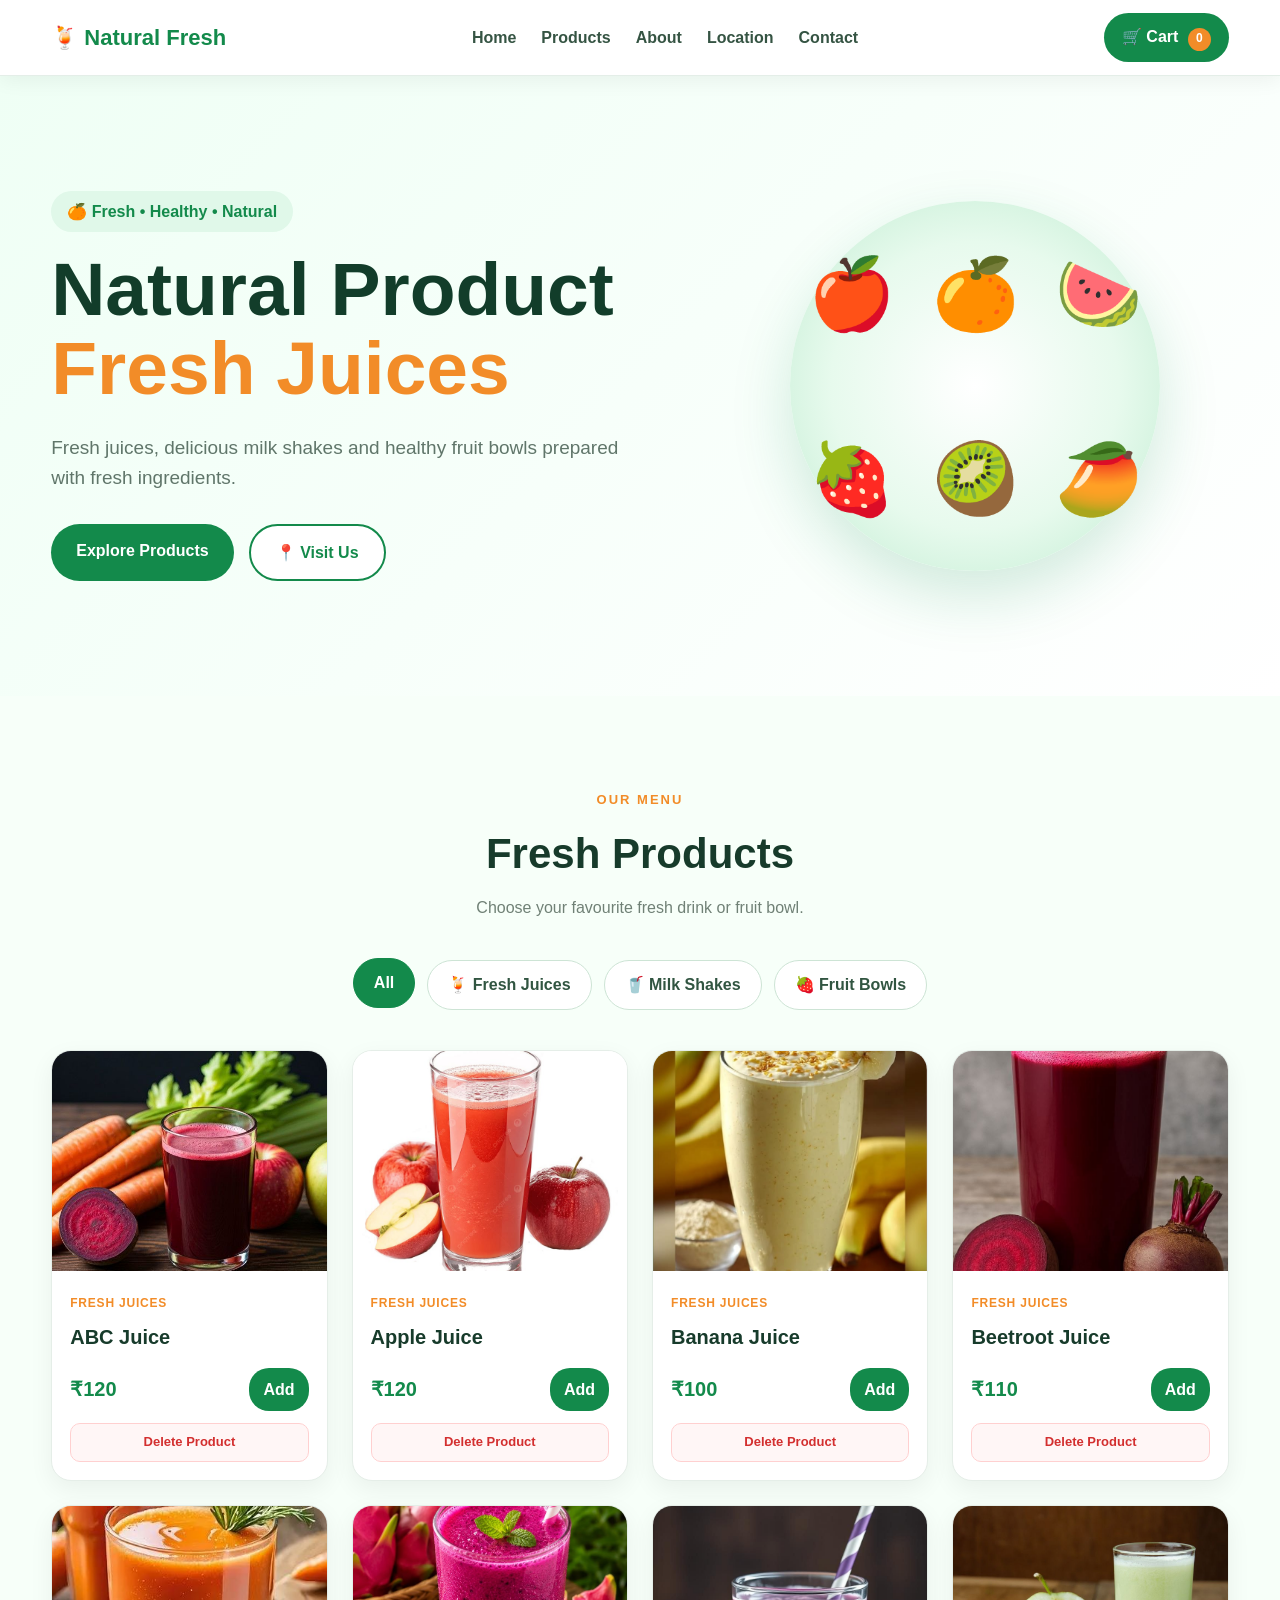
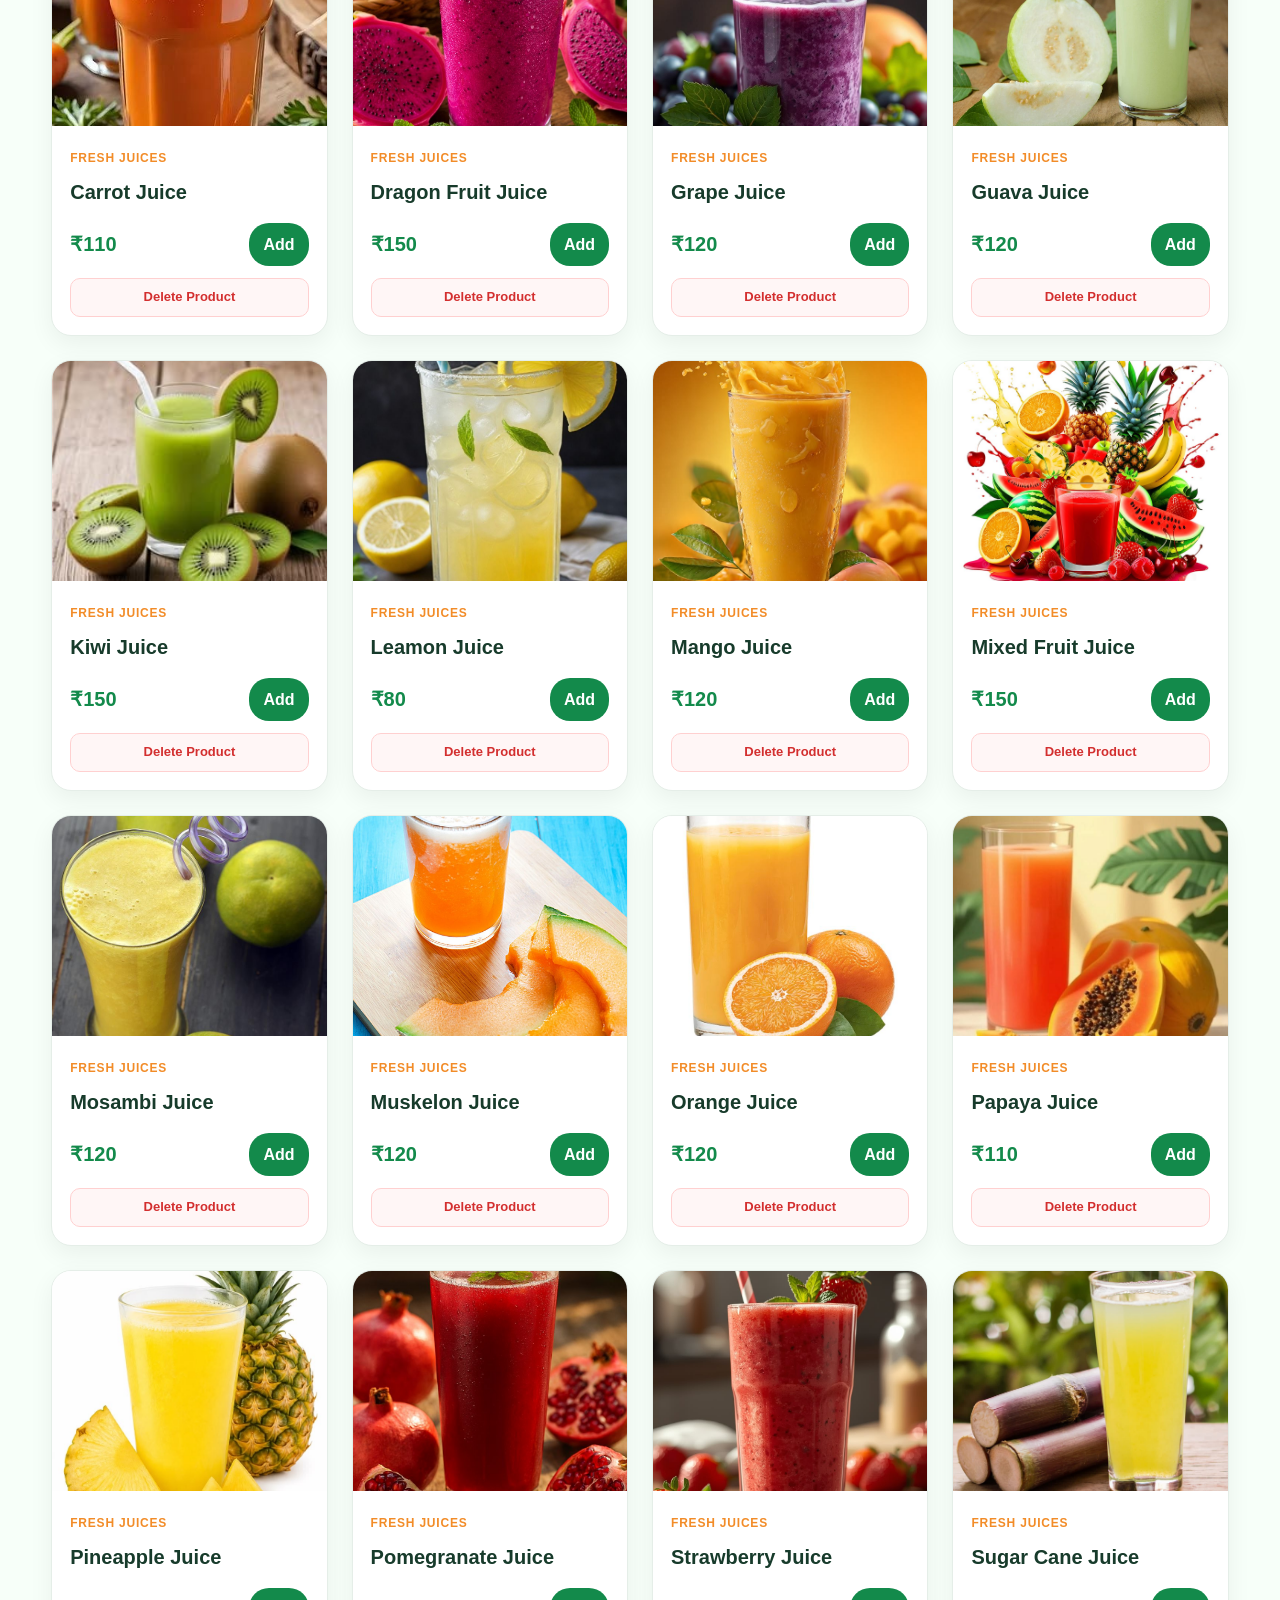
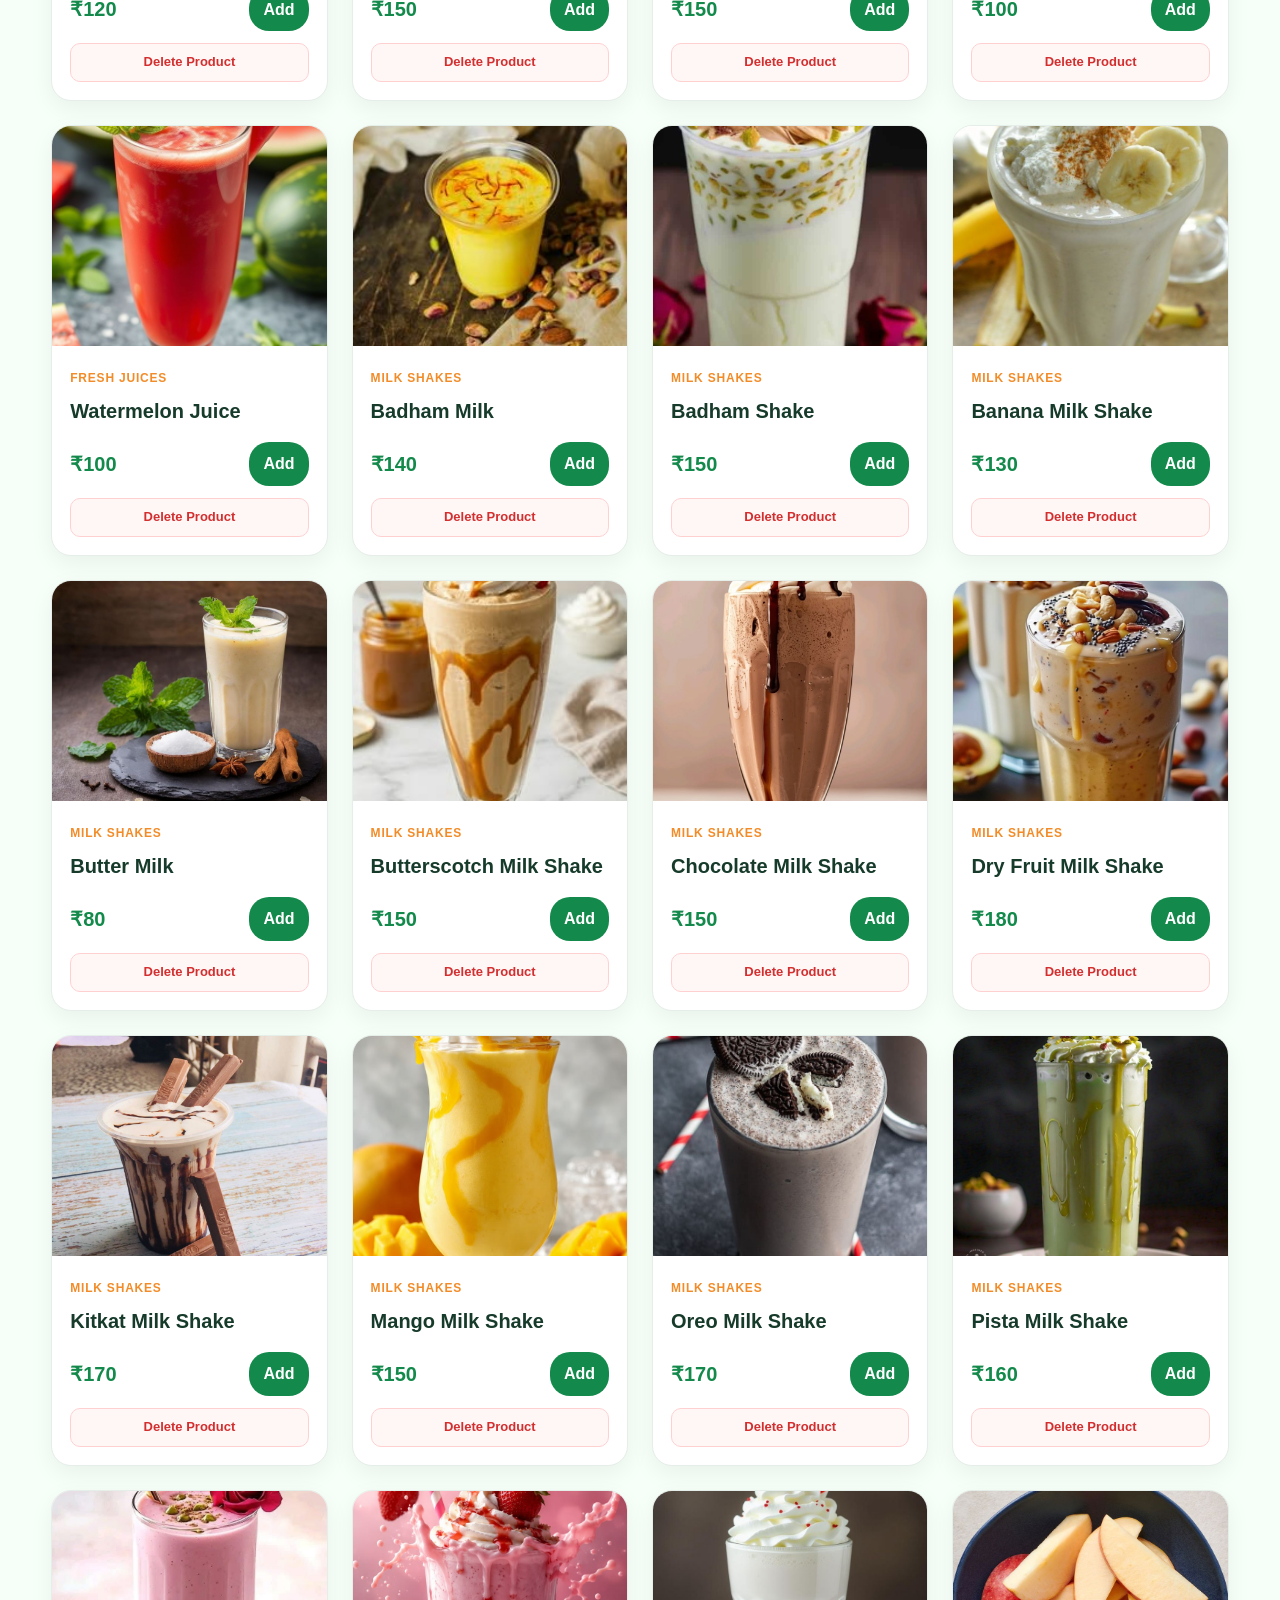
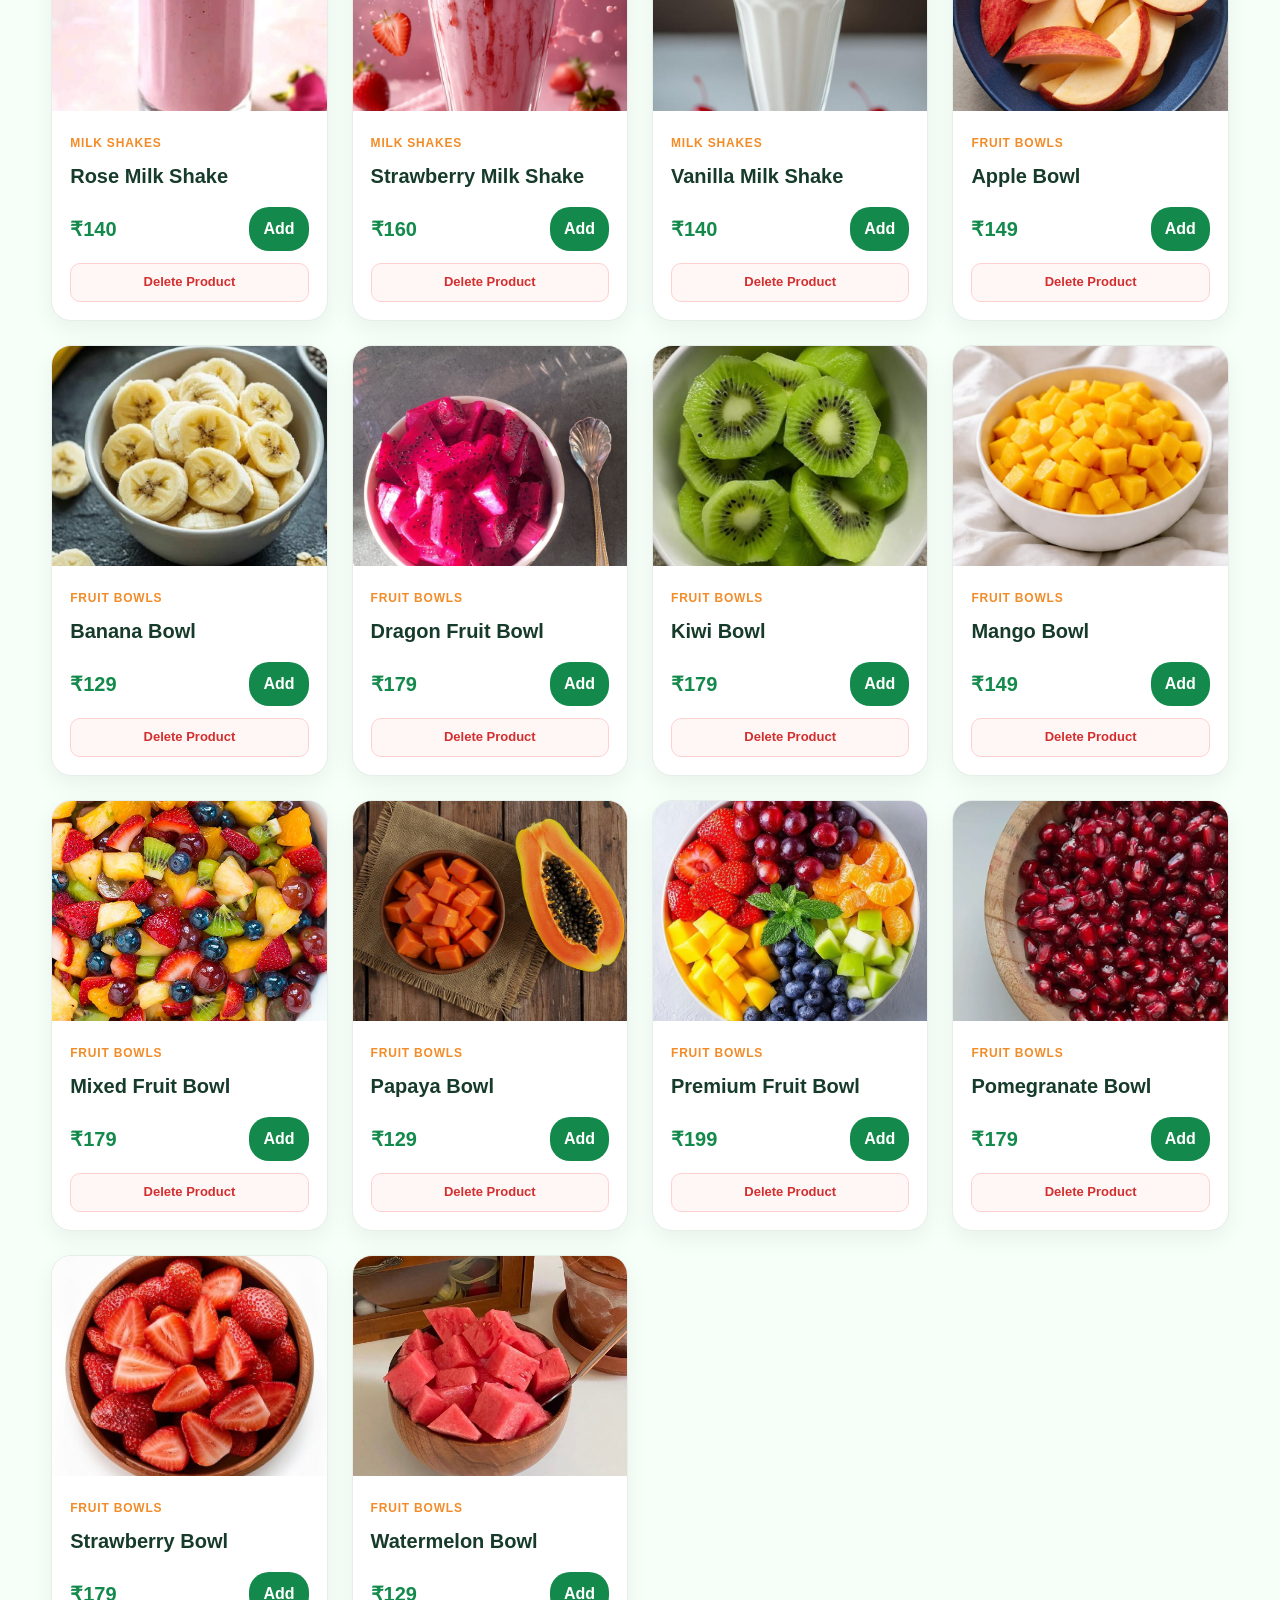
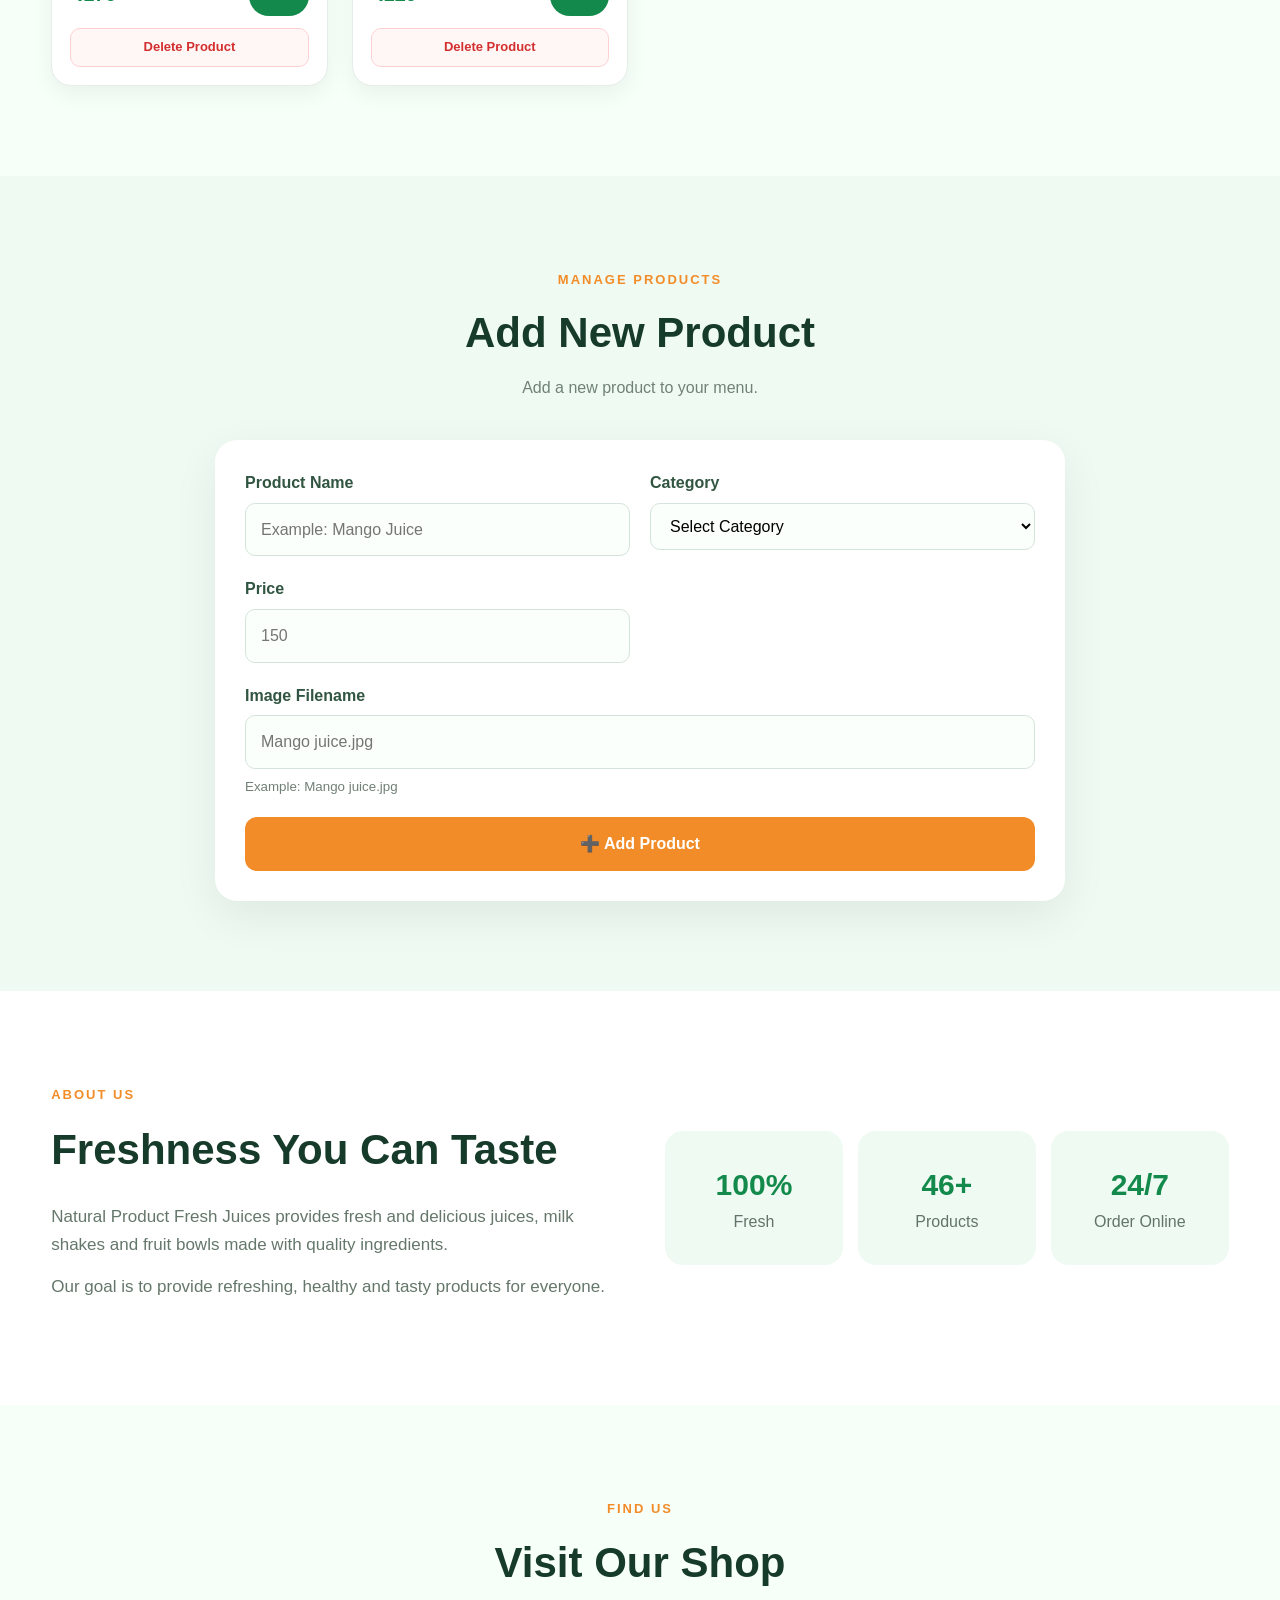
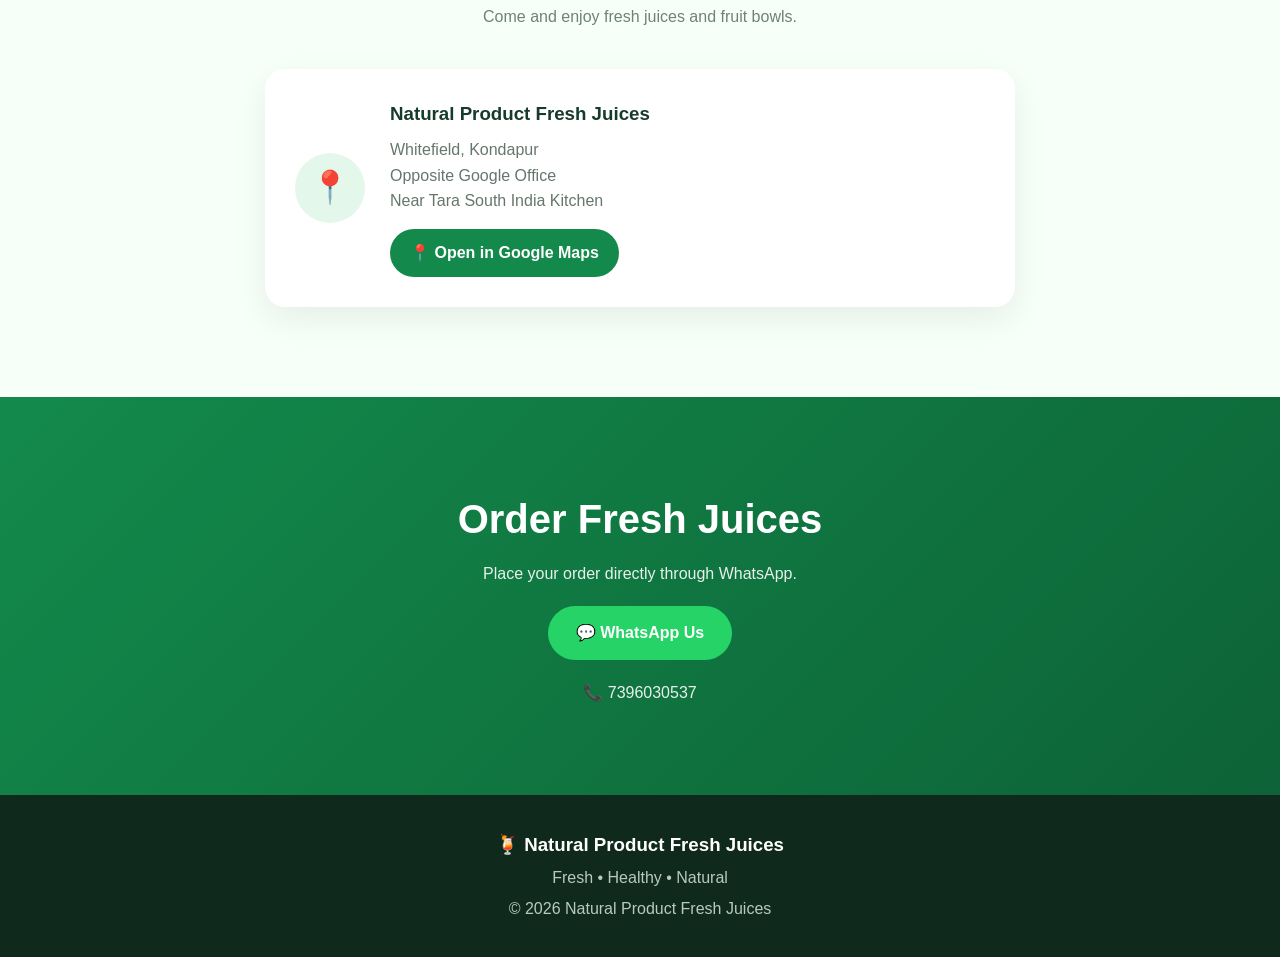
==== index.html @ f42faa36 "Initial Natural Product Fresh Juices website" ====
<!DOCTYPE html>
<html lang="en">

<head>

    <meta charset="UTF-8">

    <meta
        name="viewport"
        content="width=device-width, initial-scale=1.0"
    >

    <meta
        name="description"
        content="Natural Product Fresh Juices - Fresh juices, milk shakes and fruit bowls."
    >

    <title>
        Natural Product Fresh Juices
    </title>

    <link
        rel="stylesheet"
        href="style.css"
    >

</head>


<body>


<!-- =====================================================
     HEADER
===================================================== -->

<header class="header">

    <div class="container nav-container">

        <a
            href="#home"
            class="logo"
        >
            🍹 Natural Fresh
        </a>


        <nav class="navbar">

            <a href="#home">
                Home
            </a>

            <a href="#products">
                Products
            </a>

            <a href="#about">
                About
            </a>

            <a href="#location">
                Location
            </a>

            <a href="#contact">
                Contact
            </a>

        </nav>


        <button
            class="cart-button"
            onclick="openCart()"
        >
            🛒 Cart

            <span id="cartCount">
                0
            </span>

        </button>

    </div>

</header>



<!-- =====================================================
     HERO
===================================================== -->

<section
    id="home"
    class="hero"
>

    <div class="container hero-content">


        <div class="hero-text">

            <span class="hero-tag">
                🍊 Fresh • Healthy • Natural
            </span>


            <h1>

                Natural Product

                <span>
                    Fresh Juices
                </span>

            </h1>


            <p>

                Fresh juices, delicious milk shakes
                and healthy fruit bowls prepared
                with fresh ingredients.

            </p>


            <div class="hero-buttons">

                <a
                    href="#products"
                    class="btn primary-btn"
                >
                    Explore Products
                </a>


                <!-- GOOGLE MAPS BUTTON -->

                <a
                    href="https://www.google.com/maps/search/?api=1&query=Whitefield%2C%20Kondapur%2C%20Opposite%20Google%20Office%2C%20Near%20Tara%20South%20India%20Kitchen"
                    target="_blank"
                    rel="noopener noreferrer"
                    class="btn secondary-btn"
                >
                    📍 Visit Us
                </a>

            </div>

        </div>



        <div class="hero-visual">

            <div class="fruit-circle">

                <span>🍎</span>

                <span>🍊</span>

                <span>🍉</span>

                <span>🍓</span>

                <span>🥝</span>

                <span>🥭</span>

            </div>

        </div>

    </div>

</section>



<!-- =====================================================
     PRODUCTS
===================================================== -->

<section
    id="products"
    class="products-section"
>

    <div class="container">


        <div class="section-heading">

            <span>
                OUR MENU
            </span>

            <h2>
                Fresh Products
            </h2>

            <p>
                Choose your favourite fresh drink
                or fruit bowl.
            </p>

        </div>



        <!-- FILTER BUTTONS -->

        <div class="filter-buttons">

            <button
                class="filter-btn active"
                onclick="filterProducts('All', this)"
            >
                All
            </button>


            <button
                class="filter-btn"
                onclick="filterProducts('Fresh Juices', this)"
            >
                🍹 Fresh Juices
            </button>


            <button
                class="filter-btn"
                onclick="filterProducts('Milk Shakes', this)"
            >
                🥤 Milk Shakes
            </button>


            <button
                class="filter-btn"
                onclick="filterProducts('Fruit Bowls', this)"
            >
                🍓 Fruit Bowls
            </button>

        </div>



        <!-- PRODUCTS -->

        <div
            id="productGrid"
            class="product-grid"
        ></div>

    </div>

</section>



<!-- =====================================================
     ADD PRODUCT
===================================================== -->

<section class="admin-section">

    <div class="container">


        <div class="section-heading">

            <span>
                MANAGE PRODUCTS
            </span>

            <h2>
                Add New Product
            </h2>

            <p>
                Add a new product to your menu.
            </p>

        </div>



        <div class="product-form">


            <div class="form-group">

                <label>
                    Product Name
                </label>

                <input
                    type="text"
                    id="productName"
                    placeholder="Example: Mango Juice"
                >

            </div>



            <div class="form-group">

                <label>
                    Category
                </label>

                <select id="productCategory">

                    <option value="">
                        Select Category
                    </option>

                    <option value="Fresh Juices">
                        Fresh Juices
                    </option>

                    <option value="Milk Shakes">
                        Milk Shakes
                    </option>

                    <option value="Fruit Bowls">
                        Fruit Bowls
                    </option>

                </select>

            </div>



            <div class="form-group">

                <label>
                    Price
                </label>

                <input
                    type="number"
                    id="productPrice"
                    placeholder="150"
                    min="1"
                >

            </div>



            <div class="form-group full-width">

                <label>
                    Image Filename
                </label>

                <input
                    type="text"
                    id="productImage"
                    placeholder="Mango juice.jpg"
                >

                <small>
                    Example:
                    Mango juice.jpg
                </small>

            </div>



            <button
                class="add-product-button"
                onclick="addProduct()"
            >
                ➕ Add Product
            </button>

        </div>

    </div>

</section>



<!-- =====================================================
     ABOUT
===================================================== -->

<section
    id="about"
    class="about-section"
>

    <div class="container about-content">


        <div class="about-text">

            <span class="section-label">
                ABOUT US
            </span>


            <h2>
                Freshness You Can Taste
            </h2>


            <p>
                Natural Product Fresh Juices provides
                fresh and delicious juices, milk shakes
                and fruit bowls made with quality
                ingredients.
            </p>


            <p>
                Our goal is to provide refreshing,
                healthy and tasty products for everyone.
            </p>

        </div>



        <div class="about-box">

            <div>

                <strong>
                    100%
                </strong>

                <span>
                    Fresh
                </span>

            </div>


            <div>

                <strong>
                    46+
                </strong>

                <span>
                    Products
                </span>

            </div>


            <div>

                <strong>
                    24/7
                </strong>

                <span>
                    Order Online
                </span>

            </div>

        </div>

    </div>

</section>



<!-- =====================================================
     LOCATION
===================================================== -->

<section
    id="location"
    class="location-section"
>

    <div class="container">


        <div class="section-heading">

            <span>
                FIND US
            </span>

            <h2>
                Visit Our Shop
            </h2>

            <p>
                Come and enjoy fresh juices and fruit bowls.
            </p>

        </div>



        <div class="location-card">


            <div class="location-icon">
                📍
            </div>



            <div>

                <h3>
                    Natural Product Fresh Juices
                </h3>


                <p>
                    Whitefield, Kondapur
                </p>


                <p>
                    Opposite Google Office
                </p>


                <p>
                    Near Tara South India Kitchen
                </p>


                <!-- MAP BUTTON -->

                <a
                    href="https://www.google.com/maps/search/?api=1&query=Whitefield%2C%20Kondapur%2C%20Opposite%20Google%20Office%2C%20Near%20Tara%20South%20India%20Kitchen"
                    target="_blank"
                    rel="noopener noreferrer"
                    class="map-button"
                >
                    📍 Open in Google Maps
                </a>

            </div>

        </div>

    </div>

</section>



<!-- =====================================================
     CONTACT
===================================================== -->

<section
    id="contact"
    class="contact-section"
>

    <div class="container">


        <div class="contact-card">

            <h2>
                Order Fresh Juices
            </h2>


            <p>
                Place your order directly through WhatsApp.
            </p>


            <a
                href="https://wa.me/917396030537"
                target="_blank"
                rel="noopener noreferrer"
                class="whatsapp-button"
            >
                💬 WhatsApp Us
            </a>


            <p class="phone">
                📞 7396030537
            </p>

        </div>

    </div>

</section>



<!-- =====================================================
     FOOTER
===================================================== -->

<footer class="footer">

    <div class="container">

        <h3>
            🍹 Natural Product Fresh Juices
        </h3>


        <p>
            Fresh • Healthy • Natural
        </p>


        <p>
            © 2026 Natural Product Fresh Juices
        </p>

    </div>

</footer>



<!-- =====================================================
     CART MODAL
===================================================== -->

<div
    id="cartModal"
    class="cart-modal"
>

    <div class="cart-box">


        <div class="cart-header">

            <h2>
                🛒 Your Cart
            </h2>


            <button
                onclick="closeCart()"
                class="close-cart"
            >
                ×
            </button>

        </div>



        <div
            id="cartItems"
            class="cart-items"
        ></div>



        <div class="cart-footer">


            <div class="cart-total-row">

                <strong>
                    Total
                </strong>


                <strong id="cartTotal">
                    ₹0
                </strong>

            </div>



            <div class="cart-actions">

                <button
                    onclick="clearCart()"
                    class="clear-cart-btn"
                >
                    Clear Cart
                </button>


                <button
                    onclick="orderOnWhatsApp()"
                    class="order-button"
                >
                    💬 Order on WhatsApp
                </button>

            </div>

        </div>

    </div>

</div>



<!-- =====================================================
     TOAST
===================================================== -->

<div
    id="toast"
    class="toast"
></div>



<script src="script.js"></script>

</body>

</html>
---- style.css ----
* {
    margin: 0;
    padding: 0;
    box-sizing: border-box;
}

html {
    scroll-behavior: smooth;
}

body {
    font-family:
        Arial,
        Helvetica,
        sans-serif;

    background: #f7fff9;

    color: #173b2b;

    line-height: 1.6;
}

img {
    max-width: 100%;
    display: block;
}

button,
input,
select {
    font: inherit;
}

button {
    cursor: pointer;
}

a {
    text-decoration: none;
    color: inherit;
}

.container {
    width: min(1200px, 92%);

    margin: auto;
}


/* =========================================================
   HEADER
========================================================= */

.header {
    position: sticky;

    top: 0;

    z-index: 1000;

    background:
        rgba(255, 255, 255, 0.97);

    border-bottom:
        1px solid #e4eee8;

    box-shadow:
        0 4px 20px rgba(0, 0, 0, 0.06);
}

.nav-container {
    min-height: 75px;

    display: flex;

    align-items: center;

    justify-content: space-between;

    gap: 20px;
}

.logo {
    font-size: 22px;

    font-weight: 800;

    color: #138a4b;

    white-space: nowrap;
}

.navbar {
    display: flex;

    gap: 25px;
}

.navbar a {
    font-weight: 600;

    color: #355443;

    transition:
        color 0.3s,
        transform 0.3s;
}

.navbar a:hover {
    color: #f28c28;

    transform:
        translateY(-2px);
}

.cart-button {
    border: none;

    background: #138a4b;

    color: white;

    padding: 11px 18px;

    border-radius: 25px;

    font-weight: 700;

    transition: 0.3s;
}

.cart-button:hover {
    background: #0c6d3a;

    transform:
        translateY(-2px);
}

#cartCount {
    display: inline-flex;

    align-items: center;

    justify-content: center;

    width: 23px;

    height: 23px;

    margin-left: 5px;

    background: #f28c28;

    border-radius: 50%;

    font-size: 12px;
}


/* =========================================================
   HERO
========================================================= */

.hero {
    min-height: 620px;

    display: flex;

    align-items: center;

    background:
        linear-gradient(
            135deg,
            #effff5,
            #ffffff
        );

    overflow: hidden;
}

.hero-content {
    display: grid;

    grid-template-columns:
        1.1fr
        0.9fr;

    align-items: center;

    gap: 50px;
}

.hero-tag {
    display: inline-block;

    padding: 8px 16px;

    border-radius: 30px;

    background: #e0f8e9;

    color: #138a4b;

    font-weight: 700;

    margin-bottom: 18px;
}

.hero h1 {
    font-size:
        clamp(42px, 6vw, 75px);

    line-height: 1.05;

    margin-bottom: 25px;

    color: #123d2a;
}

.hero h1 span {
    display: block;

    color: #f28c28;
}

.hero p {
    max-width: 600px;

    font-size: 19px;

    color: #60766a;

    margin-bottom: 30px;
}

.hero-buttons {
    display: flex;

    gap: 15px;

    flex-wrap: wrap;
}

.btn {
    display: inline-block;

    padding: 14px 25px;

    border-radius: 30px;

    font-weight: 700;

    transition: 0.3s;
}

.primary-btn {
    background: #138a4b;

    color: white;
}

.secondary-btn {
    background: white;

    color: #138a4b;

    border:
        2px solid #138a4b;
}

.btn:hover {
    transform:
        translateY(-4px);

    box-shadow:
        0 10px 25px
        rgba(0, 0, 0, 0.12);
}

.hero-visual {
    display: flex;

    justify-content: center;

    align-items: center;
}

.fruit-circle {
    width: 370px;

    height: 370px;

    border-radius: 50%;

    background:
        radial-gradient(
            circle,
            #fff 0%,
            #e7faed 55%,
            #bdebcf 100%
        );

    box-shadow:
        0 25px 60px
        rgba(19, 138, 75, 0.18);

    display: grid;

    grid-template-columns:
        repeat(3, 1fr);

    place-items: center;

    font-size: 70px;

    animation:
        floatCircle 5s ease-in-out infinite;
}

.fruit-circle span {
    animation:
        fruitFloat 3s ease-in-out infinite;
}

.fruit-circle span:nth-child(2) {
    animation-delay: .3s;
}

.fruit-circle span:nth-child(3) {
    animation-delay: .6s;
}

.fruit-circle span:nth-child(4) {
    animation-delay: .9s;
}

.fruit-circle span:nth-child(5) {
    animation-delay: 1.2s;
}

.fruit-circle span:nth-child(6) {
    animation-delay: 1.5s;
}

@keyframes floatCircle {

    0%,
    100% {
        transform:
            translateY(0);
    }

    50% {
        transform:
            translateY(-15px);
    }
}

@keyframes fruitFloat {

    0%,
    100% {
        transform:
            translateY(0);
    }

    50% {
        transform:
            translateY(-8px);
    }
}


/* =========================================================
   SECTIONS
========================================================= */

.products-section,
.admin-section,
.about-section,
.location-section,
.contact-section {
    padding: 90px 0;
}

.section-heading {
    text-align: center;

    margin-bottom: 40px;
}

.section-heading span,
.section-label {
    color: #f28c28;

    font-weight: 800;

    letter-spacing: 2px;

    font-size: 13px;
}

.section-heading h2 {
    font-size: 42px;

    margin: 8px 0;

    color: #173b2b;
}

.section-heading p {
    color: #708176;
}


/* =========================================================
   FILTER
========================================================= */

.filter-buttons {
    display: flex;

    justify-content: center;

    flex-wrap: wrap;

    gap: 12px;

    margin-bottom: 40px;
}

.filter-btn {
    border:
        1px solid #cde4d5;

    background: white;

    color: #315541;

    padding: 11px 20px;

    border-radius: 25px;

    font-weight: 700;

    transition: .3s;
}

.filter-btn:hover,
.filter-btn.active {
    background: #138a4b;

    color: white;

    border-color: #138a4b;

    transform:
        translateY(-2px);
}


/* =========================================================
   PRODUCT GRID
========================================================= */

.product-grid {
    display: grid;

    grid-template-columns:
        repeat(4, 1fr);

    gap: 24px;
}

.product-card {
    background: white;

    border-radius: 20px;

    overflow: hidden;

    border:
        1px solid #e5eee8;

    box-shadow:
        0 8px 25px
        rgba(0, 0, 0, 0.06);

    transition:
        transform .35s,
        box-shadow .35s;

    animation:
        cardAppear .5s ease;
}

.product-card:hover {
    transform:
        translateY(-8px);

    box-shadow:
        0 18px 40px
        rgba(0, 0, 0, 0.12);
}

@keyframes cardAppear {

    from {
        opacity: 0;

        transform:
            translateY(20px);
    }

    to {
        opacity: 1;

        transform:
            translateY(0);
    }
}

.product-image-container {
    width: 100%;

    height: 220px;

    background: #f0f5f2;

    overflow: hidden;
}

.product-image {
    width: 100%;

    height: 100%;

    object-fit: cover;

    transition:
        transform .5s;
}

.product-card:hover
.product-image {
    transform:
        scale(1.08);
}

.product-info {
    padding: 18px;
}

.product-category {
    font-size: 12px;

    font-weight: 700;

    color: #f28c28;

    text-transform: uppercase;

    letter-spacing: .8px;
}

.product-info h3 {
    font-size: 20px;

    margin:
        6px 0 15px;

    color: #173b2b;
}

.product-bottom {
    display: flex;

    align-items: center;

    justify-content: space-between;

    gap: 10px;
}

.product-price {
    color: #138a4b;

    font-size: 20px;

    font-weight: 800;
}

.add-cart-btn {
    border: none;

    background: #138a4b;

    color: white;

    padding: 9px 14px;

    border-radius: 20px;

    font-weight: 700;

    transition: .3s;
}

.add-cart-btn:hover {
    background: #0d6e3c;

    transform:
        scale(1.04);
}

.delete-product-btn {
    width: 100%;

    margin-top: 12px;

    padding: 8px;

    border:
        1px solid #ffd0d0;

    border-radius: 10px;

    background: #fff6f6;

    color: #d32f2f;

    font-size: 13px;

    font-weight: 700;
}

.delete-product-btn:hover {
    background: #ffe4e4;
}


/* =========================================================
   ADMIN FORM
========================================================= */

.admin-section {
    background: #effaf3;
}

.product-form {
    max-width: 850px;

    margin: auto;

    padding: 30px;

    background: white;

    border-radius: 22px;

    box-shadow:
        0 15px 45px
        rgba(0, 0, 0, .07);

    display: grid;

    grid-template-columns:
        1fr 1fr;

    gap: 20px;
}

.form-group {
    display: flex;

    flex-direction: column;

    gap: 7px;
}

.form-group.full-width {
    grid-column:
        1 / -1;
}

.form-group label {
    font-weight: 700;

    color: #315541;
}

.form-group input,
.form-group select {
    width: 100%;

    padding: 13px 15px;

    border:
        1px solid #d5e4da;

    border-radius: 10px;

    outline: none;

    background: #fbfffc;
}

.form-group input:focus,
.form-group select:focus {
    border-color: #138a4b;

    box-shadow:
        0 0 0 3px
        rgba(19, 138, 75, .1);
}

.form-group small {
    color: #718076;
}

.add-product-button {
    grid-column:
        1 / -1;

    border: none;

    background: #f28c28;

    color: white;

    padding: 14px;

    border-radius: 12px;

    font-weight: 800;

    font-size: 16px;
}

.add-product-button:hover {
    background: #db7414;
}


/* =========================================================
   ABOUT
========================================================= */

.about-section {
    background: white;
}

.about-content {
    display: grid;

    grid-template-columns:
        1fr 1fr;

    gap: 50px;

    align-items: center;
}

.about-text h2 {
    font-size: 42px;

    margin:
        10px 0 20px;
}

.about-text p {
    color: #65776b;

    margin-bottom: 15px;

    font-size: 17px;
}

.about-box {
    display: grid;

    grid-template-columns:
        repeat(3, 1fr);

    gap: 15px;
}

.about-box div {
    padding: 30px 15px;

    text-align: center;

    background: #effaf3;

    border-radius: 18px;
}

.about-box strong {
    display: block;

    font-size: 30px;

    color: #138a4b;
}

.about-box span {
    color: #627469;
}


/* =========================================================
   LOCATION
========================================================= */

.location-section {
    background: #f7fff9;
}

.location-card {
    max-width: 750px;

    margin: auto;

    display: flex;

    align-items: center;

    gap: 25px;

    background: white;

    padding: 30px;

    border-radius: 20px;

    box-shadow:
        0 12px 35px
        rgba(0, 0, 0, .07);
}

.location-icon {
    width: 70px;

    height: 70px;

    flex-shrink: 0;

    display: flex;

    align-items: center;

    justify-content: center;

    border-radius: 50%;

    background: #e3f8eb;

    font-size: 32px;
}

.location-card h3 {
    margin-bottom: 8px;
}

.location-card p {
    color: #65776b;
}

.map-button {
    display: inline-block;

    margin-top: 15px;

    padding: 11px 20px;

    background: #138a4b;

    color: white;

    border-radius: 25px;

    font-weight: 700;

    transition: .3s;
}

.map-button:hover {
    background: #0d6e3c;

    transform:
        translateY(-2px);
}


/* =========================================================
   CONTACT
========================================================= */

.contact-section {
    background:
        linear-gradient(
            135deg,
            #138a4b,
            #0d6337
        );

    color: white;
}

.contact-card {
    text-align: center;
}

.contact-card h2 {
    font-size: 40px;

    margin-bottom: 10px;
}

.contact-card p {
    margin-bottom: 20px;

    opacity: .9;
}

.whatsapp-button {
    display: inline-block;

    background: #25d366;

    color: white;

    padding: 14px 28px;

    border-radius: 30px;

    font-weight: 800;

    transition: .3s;
}

.whatsapp-button:hover {
    transform:
        scale(1.05);
}

.contact-card .phone {
    margin-top: 20px;

    margin-bottom: 0;
}


/* =========================================================
   FOOTER
========================================================= */

.footer {
    background: #10291d;

    color: white;

    text-align: center;

    padding: 35px 0;
}

.footer h3 {
    margin-bottom: 5px;
}

.footer p {
    color: #b9c9c0;

    margin-top: 5px;
}


/* =========================================================
   CART
========================================================= */

.cart-modal {
    position: fixed;

    inset: 0;

    background:
        rgba(0, 0, 0, .55);

    z-index: 2000;

    display: none;

    align-items: center;

    justify-content: center;

    padding: 20px;
}

.cart-modal.show {
    display: flex;
}

.cart-box {
    width:
        min(700px, 100%);

    max-height: 90vh;

    overflow-y: auto;

    background: white;

    border-radius: 22px;

    box-shadow:
        0 30px 70px
        rgba(0, 0, 0, .25);

    animation:
        cartOpen .3s ease;
}

@keyframes cartOpen {

    from {
        opacity: 0;

        transform:
            scale(.9);
    }

    to {
        opacity: 1;

        transform:
            scale(1);
    }
}

.cart-header {
    display: flex;

    align-items: center;

    justify-content: space-between;

    padding: 22px;

    border-bottom:
        1px solid #e8eee9;
}

.close-cart {
    border: none;

    background: #f1f4f2;

    width: 38px;

    height: 38px;

    border-radius: 50%;

    font-size: 25px;

    color: #426052;
}

.cart-items {
    padding: 20px;
}

.cart-item {
    display: flex;

    align-items: center;

    gap: 15px;

    padding: 15px 0;

    border-bottom:
        1px solid #edf1ee;
}

.cart-item img {
    width: 75px;

    height: 75px;

    border-radius: 12px;

    object-fit: cover;

    background: #f1f5f2;
}

.cart-item-info {
    flex: 1;
}

.cart-item-info h4 {
    margin-bottom: 3px;
}

.cart-item-info p {
    color: #138a4b;

    font-weight: 700;
}

.quantity-controls {
    display: flex;

    align-items: center;

    gap: 10px;

    margin-top: 7px;
}

.quantity-controls button {
    border: none;

    width: 28px;

    height: 28px;

    border-radius: 50%;

    background: #e7f6ec;

    color: #138a4b;

    font-weight: 900;
}

.cart-item-right {
    text-align: right;
}

.cart-item-right strong {
    display: block;

    margin-bottom: 8px;
}

.cart-item-right button {
    border: none;

    background: transparent;

    color: #d32f2f;

    font-size: 13px;
}

.cart-footer {
    padding: 20px;

    border-top:
        1px solid #e8eee9;
}

.cart-total-row {
    display: flex;

    justify-content: space-between;

    font-size: 20px;

    margin-bottom: 20px;
}

.cart-actions {
    display: flex;

    gap: 10px;
}

.clear-cart-btn,
.order-button {
    flex: 1;

    border: none;

    padding: 13px;

    border-radius: 10px;

    font-weight: 800;
}

.clear-cart-btn {
    background: #f3f3f3;

    color: #555;
}

.order-button {
    background: #25d366;

    color: white;
}

.empty-cart {
    text-align: center;

    padding: 50px 10px;

    color: #718076;
}


/* =========================================================
   TOAST
========================================================= */

.toast {
    position: fixed;

    left: 50%;

    bottom: 30px;

    transform:
        translate(-50%, 100px);

    background: #173b2b;

    color: white;

    padding: 13px 22px;

    border-radius: 30px;

    z-index: 3000;

    opacity: 0;

    transition: .3s;

    box-shadow:
        0 10px 30px
        rgba(0, 0, 0, .2);
}

.toast.show {
    opacity: 1;

    transform:
        translate(-50%, 0);
}


/* =========================================================
   NO PRODUCTS
========================================================= */

.no-products {
    grid-column:
        1 / -1;

    text-align: center;

    padding: 60px;

    background: white;

    border-radius: 20px;

    color: #65776b;
}


/* =========================================================
   RESPONSIVE
========================================================= */

@media (max-width: 1000px) {

    .product-grid {
        grid-template-columns:
            repeat(3, 1fr);
    }

    .navbar {
        gap: 12px;
    }

    .navbar a {
        font-size: 14px;
    }

}


@media (max-width: 800px) {

    .nav-container {
        flex-wrap: wrap;

        padding: 15px 0;
    }

    .navbar {
        order: 3;

        width: 100%;

        justify-content: center;

        overflow-x: auto;

        padding-bottom: 5px;
    }

    .hero-content {
        grid-template-columns: 1fr;

        text-align: center;

        padding: 70px 0;
    }

    .hero p {
        margin-left: auto;

        margin-right: auto;
    }

    .hero-buttons {
        justify-content: center;
    }

    .product-grid {
        grid-template-columns:
            repeat(2, 1fr);
    }

    .about-content {
        grid-template-columns: 1fr;
    }

    .product-form {
        grid-template-columns: 1fr;
    }

    .form-group.full-width {
        grid-column: auto;
    }

    .add-product-button {
        grid-column: auto;
    }

}


@media (max-width: 550px) {

    .logo {
        font-size: 18px;
    }

    .cart-button {
        padding: 9px 13px;
    }

    .navbar {
        justify-content: flex-start;
    }

    .hero h1 {
        font-size: 42px;
    }

    .fruit-circle {
        width: 280px;

        height: 280px;

        font-size: 50px;
    }

    .section-heading h2,
    .about-text h2 {
        font-size: 32px;
    }

    .product-grid {
        grid-template-columns: 1fr;
    }

    .product-image-container {
        height: 240px;
    }

    .product-form {
        padding: 20px;
    }

    .location-card {
        flex-direction: column;

        text-align: center;
    }

    .cart-item {
        align-items: flex-start;
    }

    .cart-item-right {
        min-width: 70px;
    }

    .cart-actions {
        flex-direction: column;
    }

}
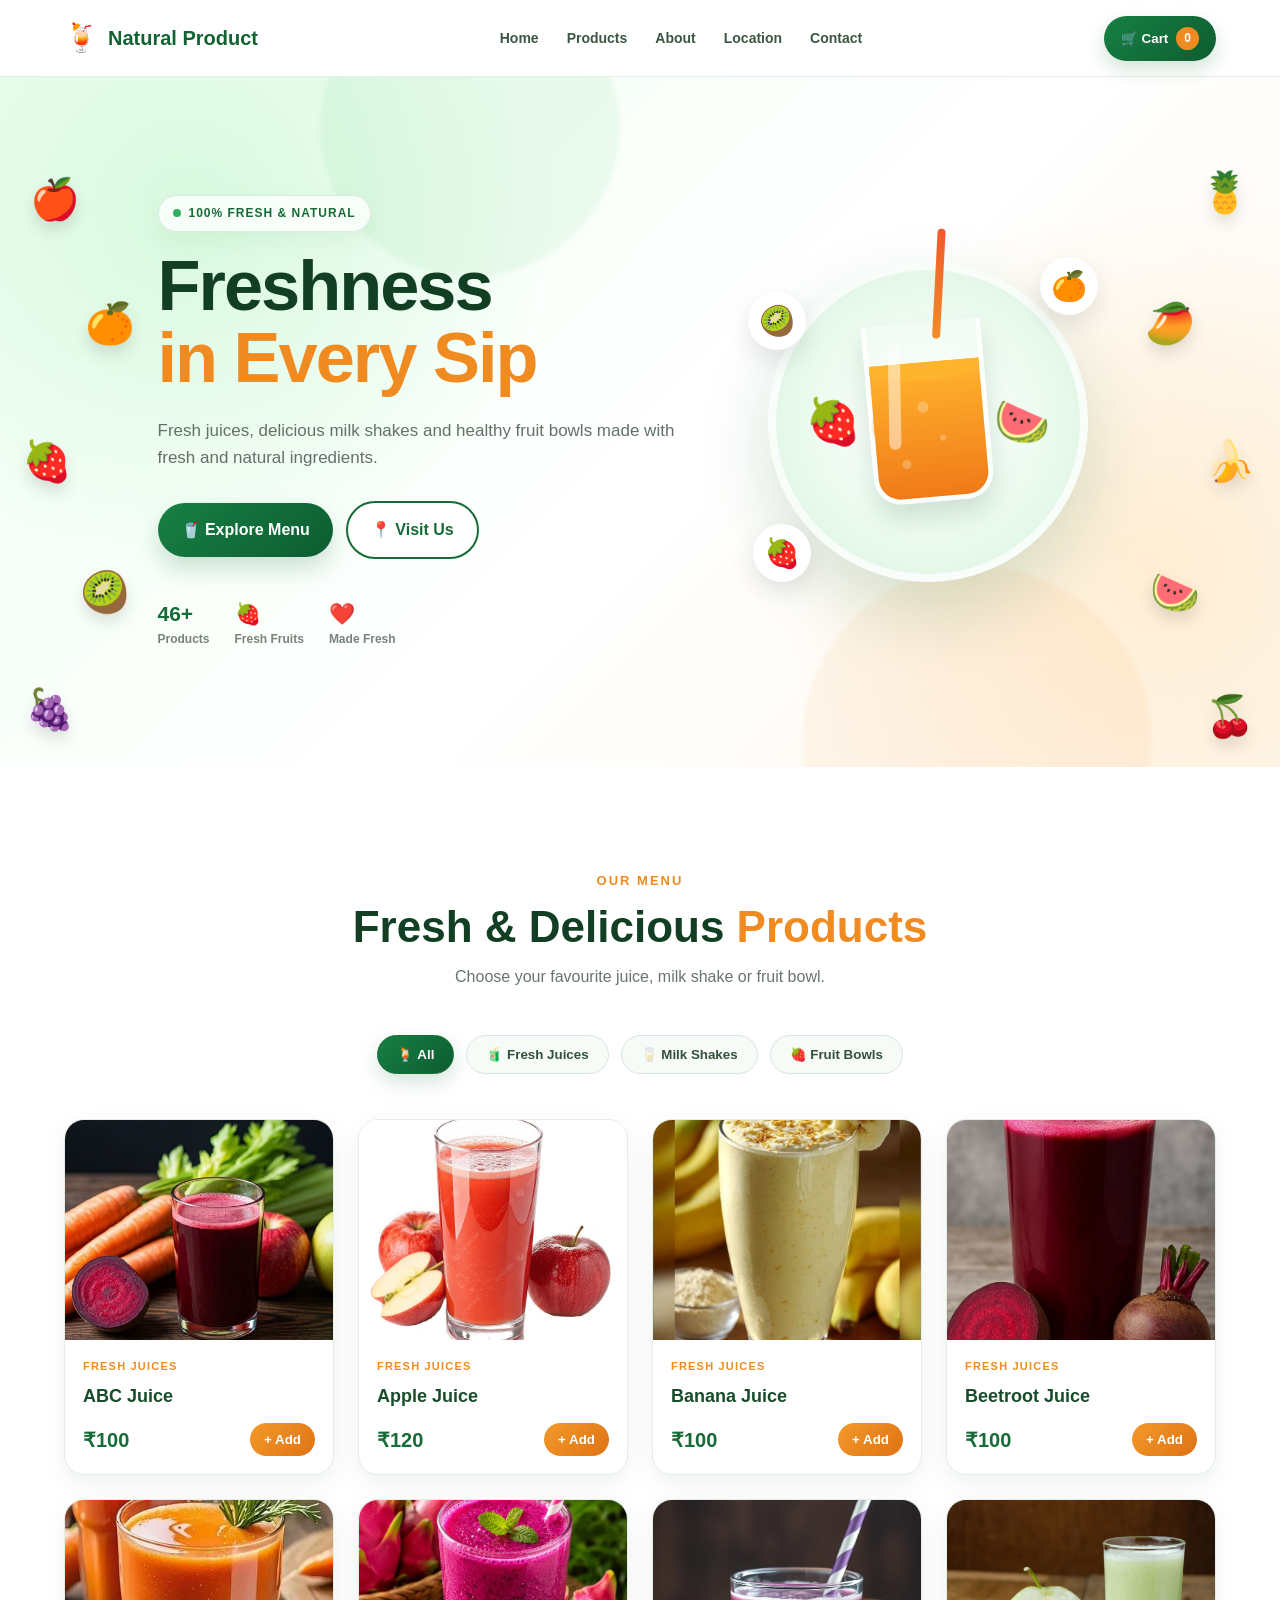
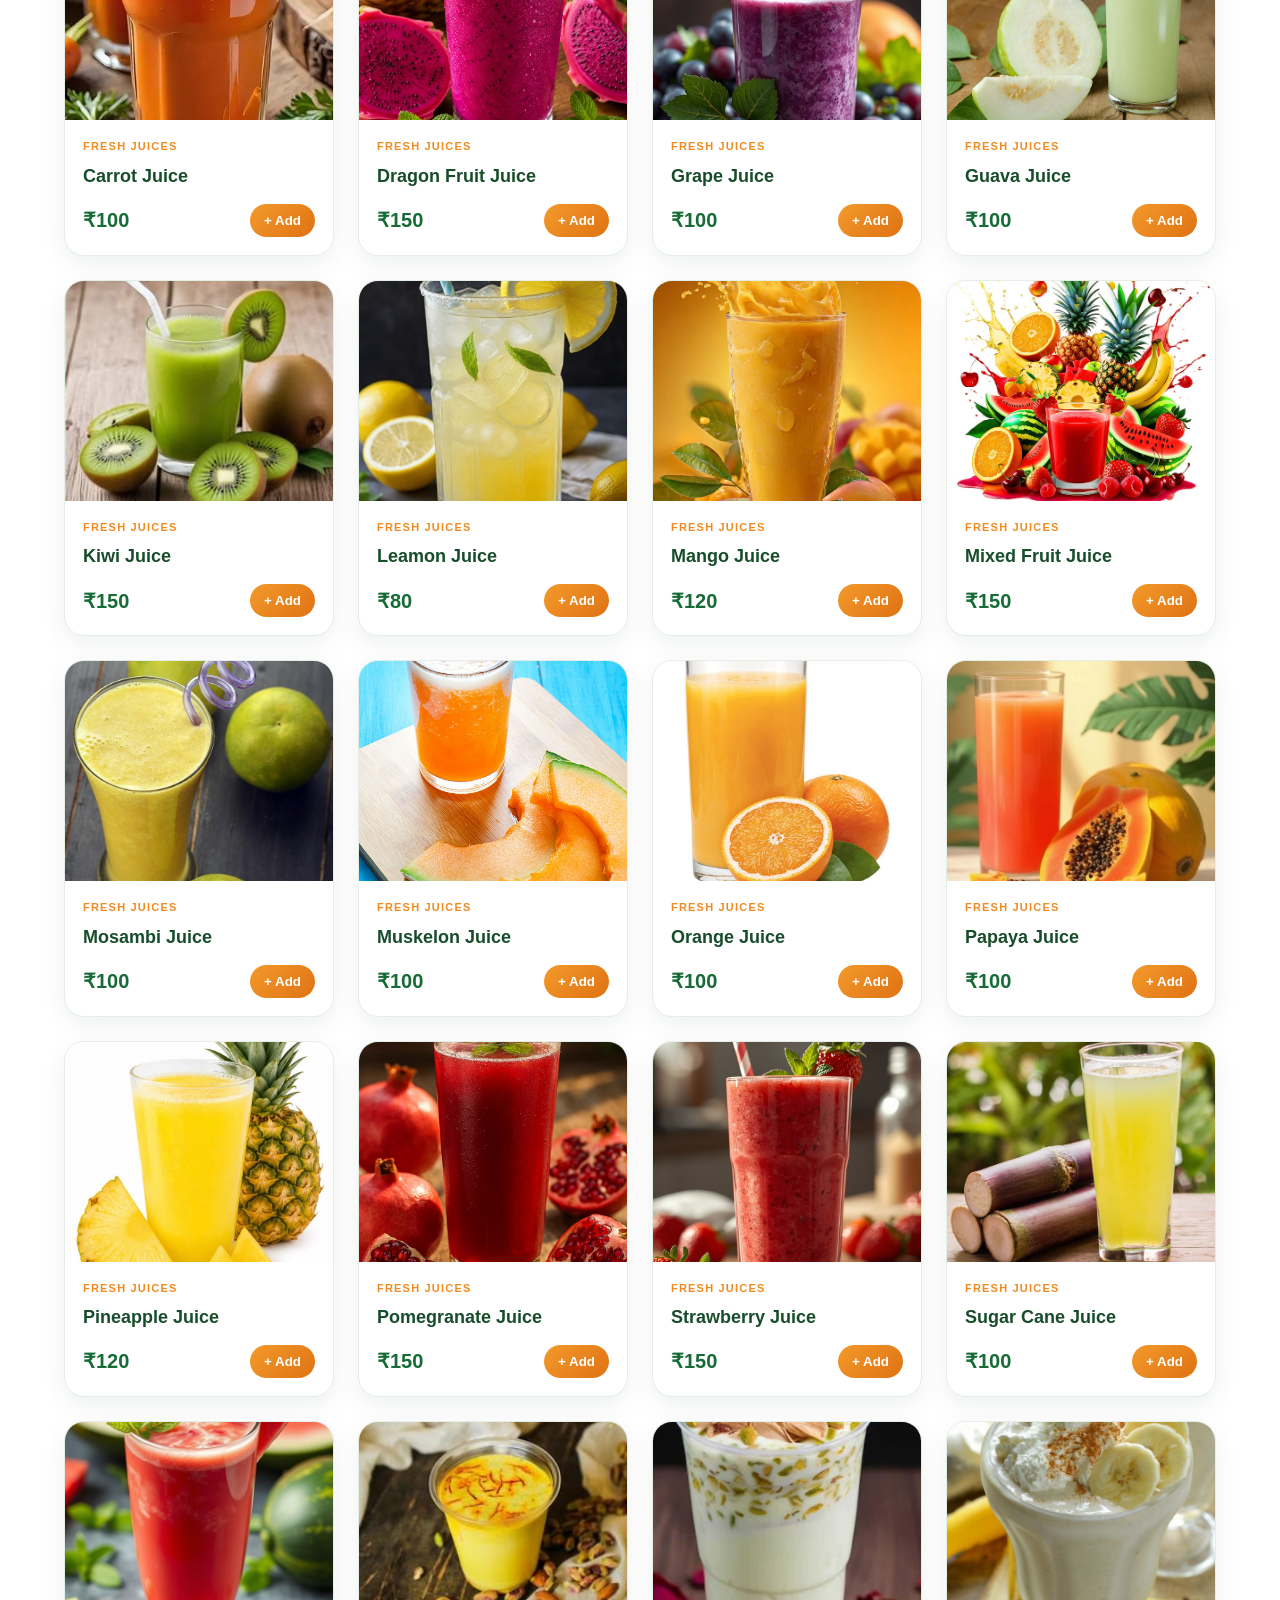
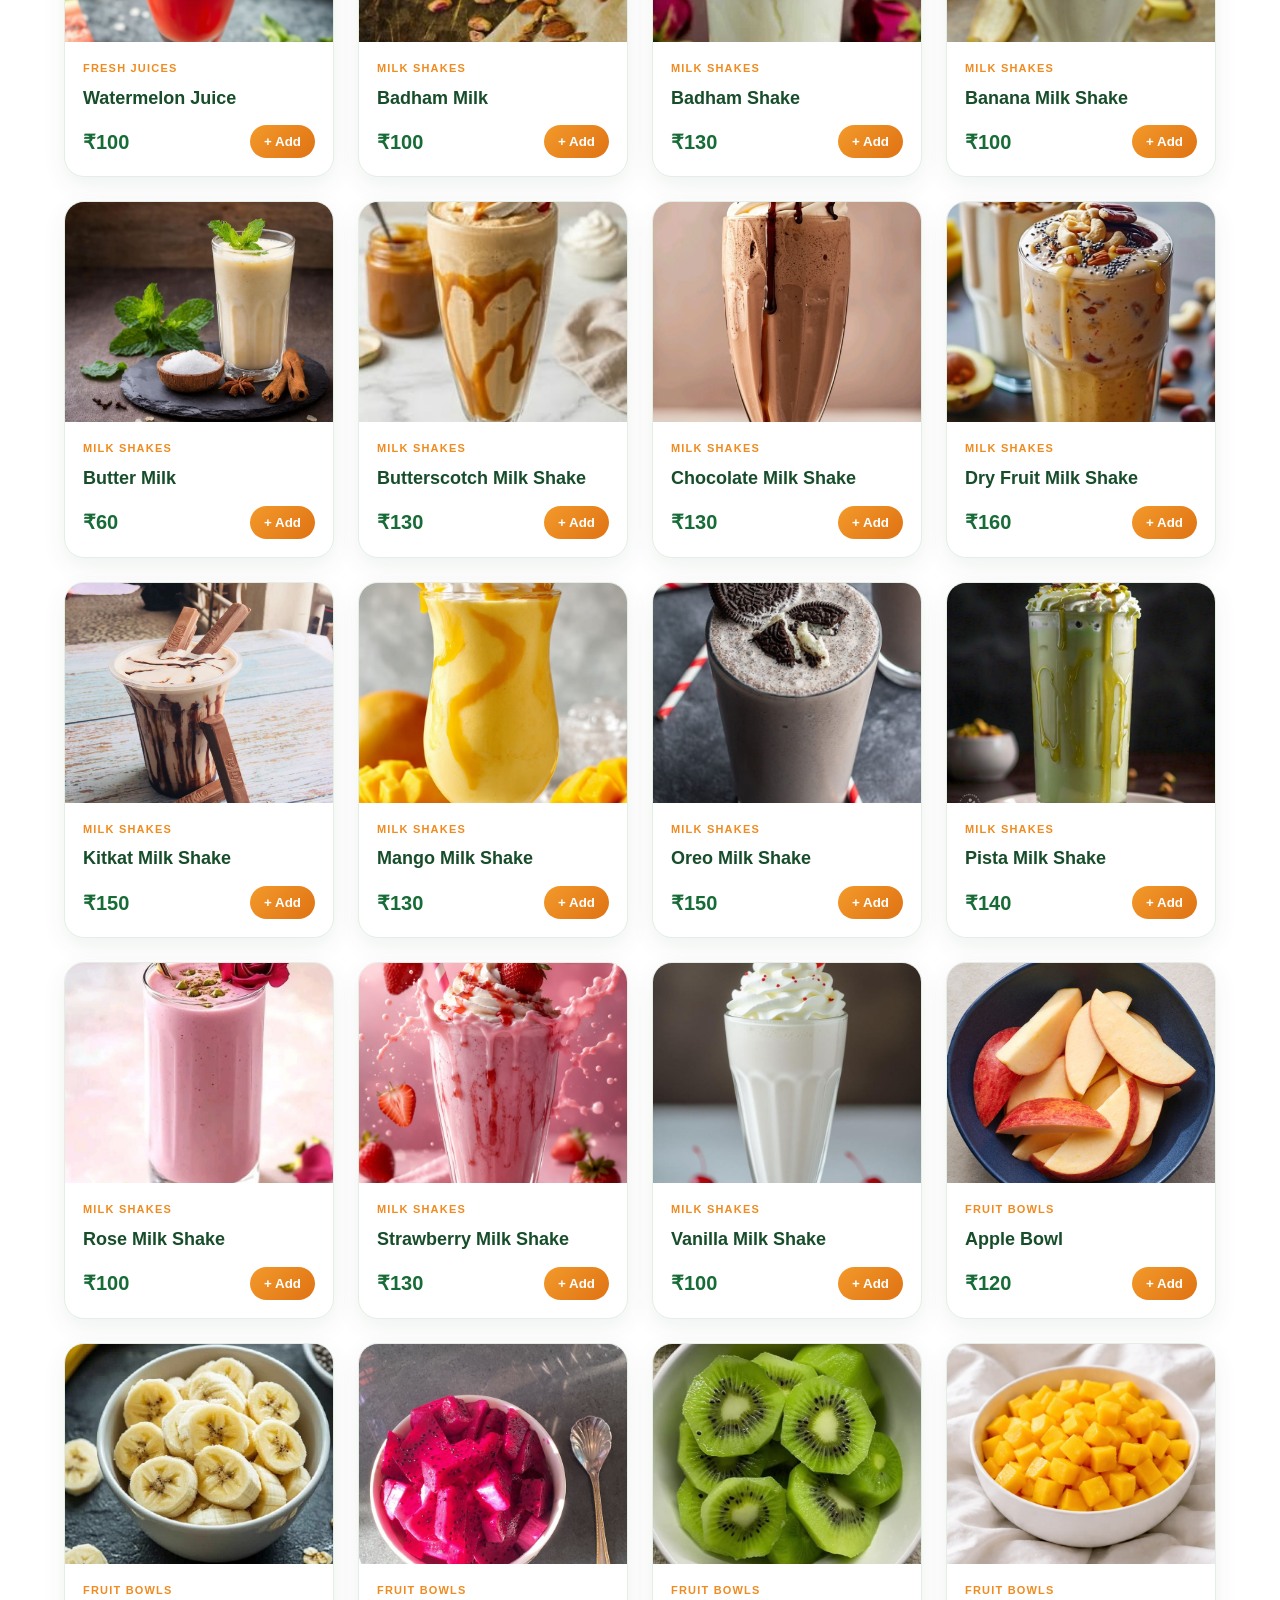
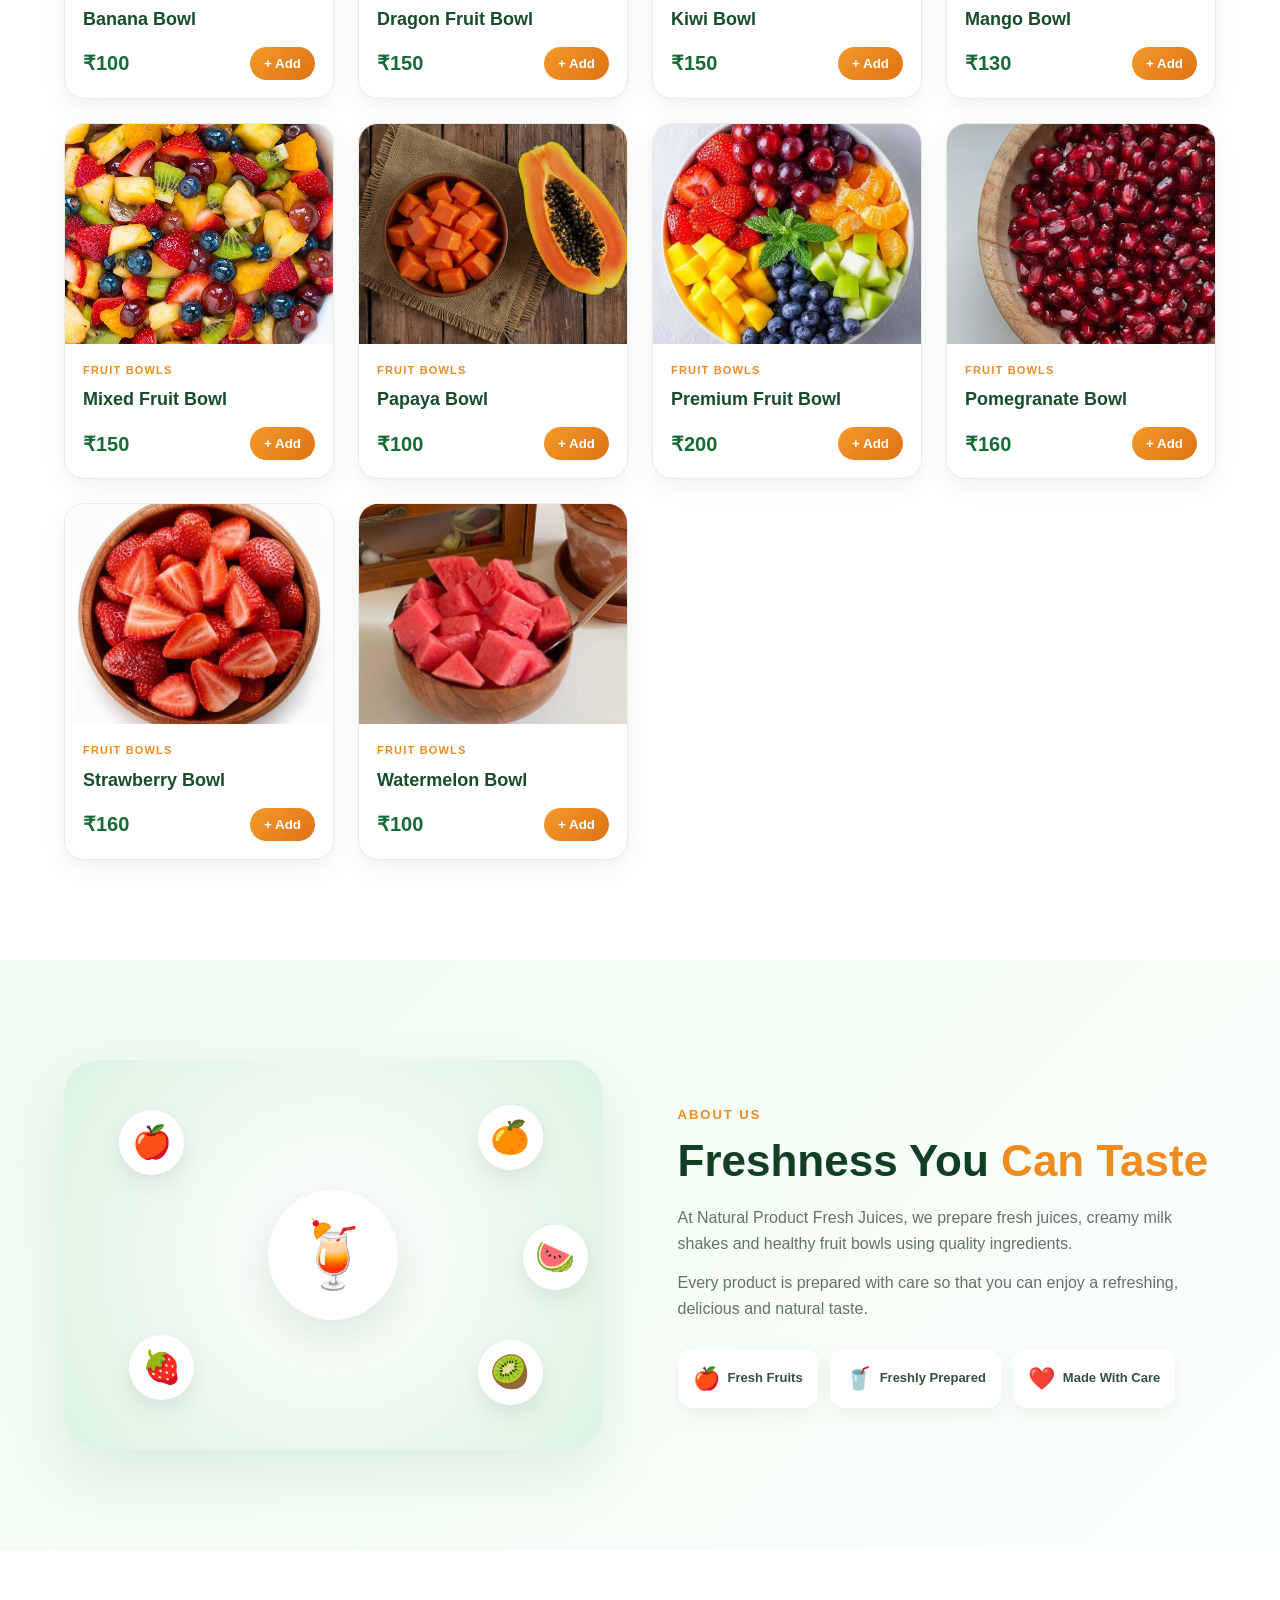
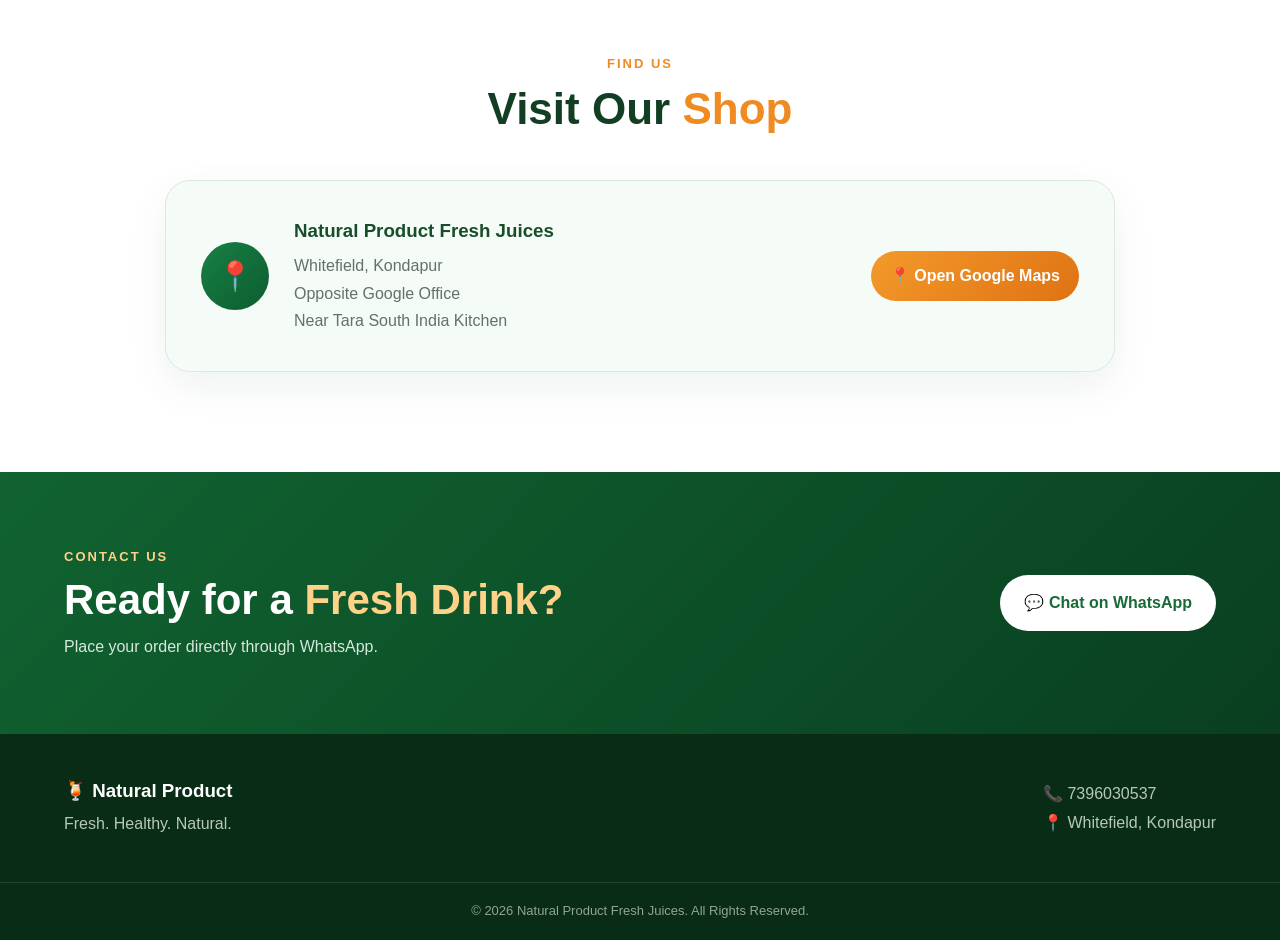
==== commit 5dd56a6a: "Update fresh juice website" ====
--- a/index.html
+++ b/index.html
@@ -12,12 +12,10 @@
 
     <meta
         name="description"
-        content="Natural Product Fresh Juices - Fresh juices, milk shakes and fruit bowls."
+        content="Natural Product Fresh Juices - Fresh juices, milk shakes and healthy fruit bowls."
     >
 
-    <title>
-        Natural Product Fresh Juices
-    </title>
+    <title>Natural Product Fresh Juices</title>
 
     <link
         rel="stylesheet"
@@ -42,7 +40,11 @@
             href="#home"
             class="logo"
         >
-            🍹 Natural Fresh
+            <span class="logo-icon">🍹</span>
+
+            <span>
+                Natural Product
+            </span>
         </a>
 
 
@@ -75,6 +77,7 @@
             class="cart-button"
             onclick="openCart()"
         >
+
             🛒 Cart
 
             <span id="cartCount">
@@ -94,86 +97,229 @@
 ===================================================== -->
 
 <section
+    class="hero"
     id="home"
-    class="hero"
 >
 
-    <div class="container hero-content">
-
-
-        <div class="hero-text">
-
-            <span class="hero-tag">
-                🍊 Fresh • Healthy • Natural
+
+    <!-- Decorative background circles -->
+
+    <div class="hero-glow glow-one"></div>
+
+    <div class="hero-glow glow-two"></div>
+
+
+    <!-- LEFT ANIMATED FRUITS -->
+
+    <div class="fruit-side fruit-left">
+
+        <span class="moving-fruit fruit-a">
+            🍎
+        </span>
+
+        <span class="moving-fruit fruit-b">
+            🍊
+        </span>
+
+        <span class="moving-fruit fruit-c">
+            🍓
+        </span>
+
+        <span class="moving-fruit fruit-d">
+            🥝
+        </span>
+
+        <span class="moving-fruit fruit-i">
+            🍇
+        </span>
+
+    </div>
+
+
+    <!-- HERO TEXT -->
+
+    <div class="hero-content">
+
+        <div class="fresh-badge">
+
+            <span class="badge-dot"></span>
+
+            100% FRESH & NATURAL
+
+        </div>
+
+
+        <h1>
+
+            Freshness
+
+            <span>
+                in Every Sip
             </span>
 
-
-            <h1>
-
-                Natural Product
+        </h1>
+
+
+        <p class="hero-description">
+
+            Fresh juices, delicious milk shakes
+            and healthy fruit bowls made with
+            fresh and natural ingredients.
+
+        </p>
+
+
+        <div class="hero-buttons">
+
+            <a
+                href="#products"
+                class="primary-button"
+            >
+                🥤 Explore Menu
+            </a>
+
+
+            <a
+                href="https://www.google.com/maps/search/?api=1&query=Whitefield%2C%20Kondapur%2C%20Opposite%20Google%20Office%2C%20Near%20Tara%20South%20India%20Kitchen"
+                target="_blank"
+                class="secondary-button"
+            >
+                📍 Visit Us
+            </a>
+
+        </div>
+
+
+        <div class="hero-highlights">
+
+            <div>
+
+                <strong>
+                    46+
+                </strong>
 
                 <span>
-                    Fresh Juices
+                    Products
                 </span>
 
-            </h1>
-
-
-            <p>
-
-                Fresh juices, delicious milk shakes
-                and healthy fruit bowls prepared
-                with fresh ingredients.
-
-            </p>
-
-
-            <div class="hero-buttons">
-
-                <a
-                    href="#products"
-                    class="btn primary-btn"
-                >
-                    Explore Products
-                </a>
-
-
-                <!-- GOOGLE MAPS BUTTON -->
-
-                <a
-                    href="https://www.google.com/maps/search/?api=1&query=Whitefield%2C%20Kondapur%2C%20Opposite%20Google%20Office%2C%20Near%20Tara%20South%20India%20Kitchen"
-                    target="_blank"
-                    rel="noopener noreferrer"
-                    class="btn secondary-btn"
-                >
-                    📍 Visit Us
-                </a>
-
-            </div>
-
-        </div>
-
-
-
-        <div class="hero-visual">
-
-            <div class="fruit-circle">
-
-                <span>🍎</span>
-
-                <span>🍊</span>
-
-                <span>🍉</span>
-
-                <span>🍓</span>
-
-                <span>🥝</span>
-
-                <span>🥭</span>
-
-            </div>
-
-        </div>
+            </div>
+
+
+            <div>
+
+                <strong>
+                    🍓
+                </strong>
+
+                <span>
+                    Fresh Fruits
+                </span>
+
+            </div>
+
+
+            <div>
+
+                <strong>
+                    ❤️
+                </strong>
+
+                <span>
+                    Made Fresh
+                </span>
+
+            </div>
+
+        </div>
+
+    </div>
+
+
+
+    <!-- CENTER FRUIT DESIGN -->
+
+    <div class="hero-visual">
+
+        <div class="fruit-orbit orbit-one">
+
+            <span>🍊</span>
+
+        </div>
+
+
+        <div class="fruit-orbit orbit-two">
+
+            <span>🍓</span>
+
+        </div>
+
+
+        <div class="fruit-orbit orbit-three">
+
+            <span>🥝</span>
+
+        </div>
+
+
+        <div class="juice-glass">
+
+            <div class="glass-shine"></div>
+
+            <div class="juice-liquid">
+
+                <span class="juice-bubble bubble-one"></span>
+
+                <span class="juice-bubble bubble-two"></span>
+
+                <span class="juice-bubble bubble-three"></span>
+
+            </div>
+
+
+            <div class="glass-straw"></div>
+
+        </div>
+
+
+        <div class="fruit-circle">
+
+            <span>🍓</span>
+
+            <span>🍊</span>
+
+            <span>🥝</span>
+
+            <span>🍉</span>
+
+        </div>
+
+    </div>
+
+
+
+    <!-- RIGHT ANIMATED FRUITS -->
+
+    <div class="fruit-side fruit-right">
+
+        <span class="moving-fruit fruit-e">
+            🍍
+        </span>
+
+        <span class="moving-fruit fruit-f">
+            🥭
+        </span>
+
+        <span class="moving-fruit fruit-g">
+            🍌
+        </span>
+
+        <span class="moving-fruit fruit-h">
+            🍉
+        </span>
+
+        <span class="moving-fruit fruit-j">
+            🍒
+        </span>
 
     </div>
 
@@ -186,8 +332,8 @@
 ===================================================== -->
 
 <section
+    class="products-section"
     id="products"
-    class="products-section"
 >
 
     <div class="container">
@@ -195,53 +341,61 @@
 
         <div class="section-heading">
 
-            <span>
+            <div class="section-tag">
                 OUR MENU
-            </span>
+            </div>
 
             <h2>
-                Fresh Products
+
+                Fresh & Delicious
+
+                <span>
+                    Products
+                </span>
+
             </h2>
 
             <p>
-                Choose your favourite fresh drink
-                or fruit bowl.
+
+                Choose your favourite juice,
+                milk shake or fruit bowl.
+
             </p>
 
         </div>
 
 
 
-        <!-- FILTER BUTTONS -->
-
-        <div class="filter-buttons">
+        <!-- CATEGORY BUTTONS -->
+
+        <div class="category-buttons">
 
             <button
-                class="filter-btn active"
+                class="category-btn active"
                 onclick="filterProducts('All', this)"
             >
-                All
+                🍹 All
             </button>
 
 
             <button
-                class="filter-btn"
+                class="category-btn"
                 onclick="filterProducts('Fresh Juices', this)"
             >
-                🍹 Fresh Juices
+                🧃 Fresh Juices
             </button>
 
 
             <button
-                class="filter-btn"
+                class="category-btn"
                 onclick="filterProducts('Milk Shakes', this)"
             >
-                🥤 Milk Shakes
+                🥛 Milk Shakes
             </button>
 
 
             <button
-                class="filter-btn"
+                class="category-btn"
                 onclick="filterProducts('Fruit Bowls', this)"
             >
                 🍓 Fruit Bowls
@@ -251,141 +405,12 @@
 
 
 
-        <!-- PRODUCTS -->
+        <!-- PRODUCT GRID -->
 
         <div
+            class="product-grid"
             id="productGrid"
-            class="product-grid"
         ></div>
-
-    </div>
-
-</section>
-
-
-
-<!-- =====================================================
-     ADD PRODUCT
-===================================================== -->
-
-<section class="admin-section">
-
-    <div class="container">
-
-
-        <div class="section-heading">
-
-            <span>
-                MANAGE PRODUCTS
-            </span>
-
-            <h2>
-                Add New Product
-            </h2>
-
-            <p>
-                Add a new product to your menu.
-            </p>
-
-        </div>
-
-
-
-        <div class="product-form">
-
-
-            <div class="form-group">
-
-                <label>
-                    Product Name
-                </label>
-
-                <input
-                    type="text"
-                    id="productName"
-                    placeholder="Example: Mango Juice"
-                >
-
-            </div>
-
-
-
-            <div class="form-group">
-
-                <label>
-                    Category
-                </label>
-
-                <select id="productCategory">
-
-                    <option value="">
-                        Select Category
-                    </option>
-
-                    <option value="Fresh Juices">
-                        Fresh Juices
-                    </option>
-
-                    <option value="Milk Shakes">
-                        Milk Shakes
-                    </option>
-
-                    <option value="Fruit Bowls">
-                        Fruit Bowls
-                    </option>
-
-                </select>
-
-            </div>
-
-
-
-            <div class="form-group">
-
-                <label>
-                    Price
-                </label>
-
-                <input
-                    type="number"
-                    id="productPrice"
-                    placeholder="150"
-                    min="1"
-                >
-
-            </div>
-
-
-
-            <div class="form-group full-width">
-
-                <label>
-                    Image Filename
-                </label>
-
-                <input
-                    type="text"
-                    id="productImage"
-                    placeholder="Mango juice.jpg"
-                >
-
-                <small>
-                    Example:
-                    Mango juice.jpg
-                </small>
-
-            </div>
-
-
-
-            <button
-                class="add-product-button"
-                onclick="addProduct()"
-            >
-                ➕ Add Product
-            </button>
-
-        </div>
 
     </div>
 
@@ -398,79 +423,119 @@
 ===================================================== -->
 
 <section
+    class="about-section"
     id="about"
-    class="about-section"
 >
 
-    <div class="container about-content">
-
-
-        <div class="about-text">
-
-            <span class="section-label">
+    <div class="container about-container">
+
+
+        <div class="about-visual">
+
+            <div class="about-fruit fruit-1">
+                🍎
+            </div>
+
+            <div class="about-fruit fruit-2">
+                🍊
+            </div>
+
+            <div class="about-fruit fruit-3">
+                🍓
+            </div>
+
+            <div class="about-fruit fruit-4">
+                🥝
+            </div>
+
+            <div class="about-fruit fruit-5">
+                🍉
+            </div>
+
+            <div class="about-center">
+                🍹
+            </div>
+
+        </div>
+
+
+
+        <div class="about-content">
+
+            <div class="section-tag">
                 ABOUT US
-            </span>
+            </div>
 
 
             <h2>
-                Freshness You Can Taste
+
+                Freshness You
+
+                <span>
+                    Can Taste
+                </span>
+
             </h2>
 
 
             <p>
-                Natural Product Fresh Juices provides
-                fresh and delicious juices, milk shakes
-                and fruit bowls made with quality
-                ingredients.
+
+                At Natural Product Fresh Juices,
+                we prepare fresh juices, creamy milk
+                shakes and healthy fruit bowls using
+                quality ingredients.
+
             </p>
 
 
             <p>
-                Our goal is to provide refreshing,
-                healthy and tasty products for everyone.
+
+                Every product is prepared with care
+                so that you can enjoy a refreshing,
+                delicious and natural taste.
+
             </p>
 
-        </div>
-
-
-
-        <div class="about-box">
-
-            <div>
-
-                <strong>
-                    100%
-                </strong>
-
-                <span>
-                    Fresh
-                </span>
-
-            </div>
-
-
-            <div>
-
-                <strong>
-                    46+
-                </strong>
-
-                <span>
-                    Products
-                </span>
-
-            </div>
-
-
-            <div>
-
-                <strong>
-                    24/7
-                </strong>
-
-                <span>
-                    Order Online
-                </span>
+
+            <div class="about-features">
+
+                <div class="feature-box">
+
+                    <span>
+                        🍎
+                    </span>
+
+                    <strong>
+                        Fresh Fruits
+                    </strong>
+
+                </div>
+
+
+                <div class="feature-box">
+
+                    <span>
+                        🥤
+                    </span>
+
+                    <strong>
+                        Freshly Prepared
+                    </strong>
+
+                </div>
+
+
+                <div class="feature-box">
+
+                    <span>
+                        ❤️
+                    </span>
+
+                    <strong>
+                        Made With Care
+                    </strong>
+
+                </div>
 
             </div>
 
@@ -487,8 +552,8 @@
 ===================================================== -->
 
 <section
+    class="location-section"
     id="location"
-    class="location-section"
 >
 
     <div class="container">
@@ -496,17 +561,19 @@
 
         <div class="section-heading">
 
-            <span>
+            <div class="section-tag">
                 FIND US
-            </span>
+            </div>
 
             <h2>
-                Visit Our Shop
+
+                Visit Our
+
+                <span>
+                    Shop
+                </span>
+
             </h2>
-
-            <p>
-                Come and enjoy fresh juices and fruit bowls.
-            </p>
 
         </div>
 
@@ -520,41 +587,34 @@
             </div>
 
 
-
-            <div>
+            <div class="location-details">
 
                 <h3>
                     Natural Product Fresh Juices
                 </h3>
 
-
                 <p>
                     Whitefield, Kondapur
                 </p>
 
-
                 <p>
                     Opposite Google Office
                 </p>
 
-
                 <p>
                     Near Tara South India Kitchen
                 </p>
 
-
-                <!-- MAP BUTTON -->
-
-                <a
-                    href="https://www.google.com/maps/search/?api=1&query=Whitefield%2C%20Kondapur%2C%20Opposite%20Google%20Office%2C%20Near%20Tara%20South%20India%20Kitchen"
-                    target="_blank"
-                    rel="noopener noreferrer"
-                    class="map-button"
-                >
-                    📍 Open in Google Maps
-                </a>
-
-            </div>
+            </div>
+
+
+            <a
+                href="https://www.google.com/maps/search/?api=1&query=Whitefield%2C%20Kondapur%2C%20Opposite%20Google%20Office%2C%20Near%20Tara%20South%20India%20Kitchen"
+                target="_blank"
+                class="map-button"
+            >
+                📍 Open Google Maps
+            </a>
 
         </div>
 
@@ -569,17 +629,28 @@
 ===================================================== -->
 
 <section
+    class="contact-section"
     id="contact"
-    class="contact-section"
 >
 
-    <div class="container">
-
-
-        <div class="contact-card">
+    <div class="container contact-container">
+
+
+        <div>
+
+            <div class="contact-tag">
+                CONTACT US
+            </div>
+
 
             <h2>
-                Order Fresh Juices
+
+                Ready for a
+
+                <span>
+                    Fresh Drink?
+                </span>
+
             </h2>
 
 
@@ -587,22 +658,16 @@
                 Place your order directly through WhatsApp.
             </p>
 
-
-            <a
-                href="https://wa.me/917396030537"
-                target="_blank"
-                rel="noopener noreferrer"
-                class="whatsapp-button"
-            >
-                💬 WhatsApp Us
-            </a>
-
-
-            <p class="phone">
-                📞 7396030537
-            </p>
-
-        </div>
+        </div>
+
+
+        <a
+            href="https://wa.me/917396030537"
+            target="_blank"
+            class="whatsapp-button"
+        >
+            💬 Chat on WhatsApp
+        </a>
 
     </div>
 
@@ -616,21 +681,41 @@
 
 <footer class="footer">
 
-    <div class="container">
-
-        <h3>
-            🍹 Natural Product Fresh Juices
-        </h3>
-
-
-        <p>
-            Fresh • Healthy • Natural
-        </p>
-
-
-        <p>
-            © 2026 Natural Product Fresh Juices
-        </p>
+    <div class="container footer-container">
+
+
+        <div class="footer-brand">
+
+            <h3>
+                🍹 Natural Product
+            </h3>
+
+            <p>
+                Fresh. Healthy. Natural.
+            </p>
+
+        </div>
+
+
+        <div class="footer-contact">
+
+            <p>
+                📞 7396030537
+            </p>
+
+            <p>
+                📍 Whitefield, Kondapur
+            </p>
+
+        </div>
+
+    </div>
+
+
+    <div class="copyright">
+
+        © 2026 Natural Product Fresh Juices.
+        All Rights Reserved.
 
     </div>
 
@@ -643,25 +728,37 @@
 ===================================================== -->
 
 <div
+    class="cart-modal"
     id="cartModal"
-    class="cart-modal"
 >
 
+
+    <div class="cart-overlay"></div>
+
+
     <div class="cart-box">
 
 
         <div class="cart-header">
 
-            <h2>
-                🛒 Your Cart
-            </h2>
+            <div>
+
+                <span class="cart-small-title">
+                    YOUR ORDER
+                </span>
+
+                <h2>
+                    🛒 Shopping Cart
+                </h2>
+
+            </div>
 
 
             <button
+                class="close-cart"
                 onclick="closeCart()"
-                class="close-cart"
             >
-                ×
+                ✕
             </button>
 
         </div>
@@ -669,8 +766,8 @@
 
 
         <div
+            class="cart-items"
             id="cartItems"
-            class="cart-items"
         ></div>
 
 
@@ -678,12 +775,11 @@
         <div class="cart-footer">
 
 
-            <div class="cart-total-row">
-
-                <strong>
+            <div class="cart-total">
+
+                <span>
                     Total
-                </strong>
-
+                </span>
 
                 <strong id="cartTotal">
                     ₹0
@@ -692,25 +788,12 @@
             </div>
 
 
-
-            <div class="cart-actions">
-
-                <button
-                    onclick="clearCart()"
-                    class="clear-cart-btn"
-                >
-                    Clear Cart
-                </button>
-
-
-                <button
-                    onclick="orderOnWhatsApp()"
-                    class="order-button"
-                >
-                    💬 Order on WhatsApp
-                </button>
-
-            </div>
+            <button
+                class="whatsapp-order-button"
+                onclick="orderOnWhatsApp()"
+            >
+                💬 Order on WhatsApp
+            </button>
 
         </div>
 
@@ -725,9 +808,11 @@
 ===================================================== -->
 
 <div
+    class="toast"
     id="toast"
-    class="toast"
-></div>
+>
+    Product added to cart
+</div>
 
 
 
--- a/style.css
+++ b/style.css
@@ -6,9 +6,11 @@
     box-sizing: border-box;
 }
 
+
 html {
     scroll-behavior: smooth;
 }
+
 
 body {
     font-family:
@@ -16,43 +18,96 @@
         Helvetica,
         sans-serif;
 
-    background: #f7fff9;
-
-    color: #173b2b;
+    background: #f8fff9;
+
+    color: #183b25;
 
     line-height: 1.6;
-}
+
+    overflow-x: hidden;
+}
+
+
+a {
+    text-decoration: none;
+
+    color: inherit;
+}
+
+
+button {
+    font-family: inherit;
+
+    cursor: pointer;
+}
+
 
 img {
     max-width: 100%;
+
     display: block;
 }
 
-button,
-input,
-select {
-    font: inherit;
-}
-
-button {
-    cursor: pointer;
-}
-
-a {
-    text-decoration: none;
-    color: inherit;
-}
+
+/* ================= COMMON ================= */
 
 .container {
-    width: min(1200px, 92%);
+    width: 90%;
+
+    max-width: 1200px;
 
     margin: auto;
 }
 
 
-/* =========================================================
+.section-tag {
+    display: inline-block;
+
+    color: #ef8b20;
+
+    font-size: 13px;
+
+    font-weight: 900;
+
+    letter-spacing: 2px;
+
+    margin-bottom: 10px;
+}
+
+
+.section-heading {
+    text-align: center;
+
+    margin-bottom: 45px;
+}
+
+
+.section-heading h2 {
+    color: #123f23;
+
+    font-size: 44px;
+
+    line-height: 1.15;
+
+    margin-bottom: 12px;
+}
+
+
+.section-heading h2 span {
+    color: #ef8b20;
+}
+
+
+.section-heading p {
+    color: #68756c;
+
+    font-size: 16px;
+}
+
+
+/* =====================================================
    HEADER
-========================================================= */
+===================================================== */
 
 .header {
     position: sticky;
@@ -62,17 +117,17 @@
     z-index: 1000;
 
     background:
-        rgba(255, 255, 255, 0.97);
+        rgba(255, 255, 255, 0.95);
+
+    backdrop-filter: blur(15px);
 
     border-bottom:
-        1px solid #e4eee8;
-
-    box-shadow:
-        0 4px 20px rgba(0, 0, 0, 0.06);
-}
+        1px solid #e6eee8;
+}
+
 
 .nav-container {
-    min-height: 75px;
+    min-height: 76px;
 
     display: flex;
 
@@ -80,272 +135,551 @@
 
     justify-content: space-between;
 
-    gap: 20px;
-}
+    gap: 25px;
+}
+
 
 .logo {
-    font-size: 22px;
-
-    font-weight: 800;
-
-    color: #138a4b;
+    display: flex;
+
+    align-items: center;
+
+    gap: 9px;
+
+    color: #126332;
+
+    font-size: 20px;
+
+    font-weight: 900;
 
     white-space: nowrap;
 }
+
+
+.logo-icon {
+    font-size: 28px;
+}
+
 
 .navbar {
     display: flex;
 
-    gap: 25px;
-}
+    align-items: center;
+
+    gap: 28px;
+}
+
 
 .navbar a {
-    font-weight: 600;
-
-    color: #355443;
-
-    transition:
-        color 0.3s,
-        transform 0.3s;
-}
+    color: #3b5743;
+
+    font-size: 14px;
+
+    font-weight: 700;
+
+    position: relative;
+
+    transition: 0.3s;
+}
+
+
+.navbar a::after {
+    content: "";
+
+    position: absolute;
+
+    left: 0;
+
+    bottom: -7px;
+
+    width: 0;
+
+    height: 2px;
+
+    background: #ef8b20;
+
+    transition: 0.3s;
+}
+
 
 .navbar a:hover {
-    color: #f28c28;
-
-    transform:
-        translateY(-2px);
-}
+    color: #126332;
+}
+
+
+.navbar a:hover::after {
+    width: 100%;
+}
+
 
 .cart-button {
     border: none;
-
-    background: #138a4b;
-
-    color: white;
-
-    padding: 11px 18px;
-
-    border-radius: 25px;
-
-    font-weight: 700;
-
-    transition: 0.3s;
-}
-
-.cart-button:hover {
-    background: #0c6d3a;
-
-    transform:
-        translateY(-2px);
-}
-
-#cartCount {
-    display: inline-flex;
-
-    align-items: center;
-
-    justify-content: center;
-
-    width: 23px;
-
-    height: 23px;
-
-    margin-left: 5px;
-
-    background: #f28c28;
-
-    border-radius: 50%;
-
-    font-size: 12px;
-}
-
-
-/* =========================================================
-   HERO
-========================================================= */
-
-.hero {
-    min-height: 620px;
-
-    display: flex;
-
-    align-items: center;
 
     background:
         linear-gradient(
             135deg,
-            #effff5,
-            #ffffff
+            #168044,
+            #0e5d30
         );
 
+    color: white;
+
+    padding: 11px 17px;
+
+    border-radius: 30px;
+
+    font-weight: 800;
+
+    box-shadow:
+        0 8px 20px
+        rgba(20, 110, 55, 0.2);
+
+    transition: 0.3s;
+}
+
+
+.cart-button:hover {
+    transform: translateY(-2px);
+
+    box-shadow:
+        0 12px 25px
+        rgba(20, 110, 55, 0.3);
+}
+
+
+#cartCount {
+    display: inline-flex;
+
+    align-items: center;
+
+    justify-content: center;
+
+    width: 23px;
+
+    height: 23px;
+
+    margin-left: 4px;
+
+    border-radius: 50%;
+
+    background: #ef8b20;
+
+    font-size: 12px;
+}
+
+
+/* =====================================================
+   HERO
+===================================================== */
+
+.hero {
+    min-height: 690px;
+
+    position: relative;
+
     overflow: hidden;
-}
+
+    display: flex;
+
+    align-items: center;
+
+    justify-content: center;
+
+    gap: 55px;
+
+    padding:
+        80px 7%;
+
+    background:
+        radial-gradient(
+            circle at 15% 20%,
+            rgba(213, 248, 220, 0.9),
+            transparent 30%
+        ),
+        radial-gradient(
+            circle at 90% 70%,
+            rgba(255, 224, 178, 0.5),
+            transparent 30%
+        ),
+        linear-gradient(
+            135deg,
+            #effff3,
+            #ffffff 55%,
+            #fff8ee
+        );
+}
+
+
+/* Background glow */
+
+.hero-glow {
+    position: absolute;
+
+    border-radius: 50%;
+
+    filter: blur(2px);
+
+    pointer-events: none;
+}
+
+
+.glow-one {
+    width: 300px;
+
+    height: 300px;
+
+    background:
+        rgba(68, 183, 95, 0.08);
+
+    top: -100px;
+
+    left: 25%;
+}
+
+
+.glow-two {
+    width: 350px;
+
+    height: 350px;
+
+    background:
+        rgba(239, 139, 32, 0.07);
+
+    right: 10%;
+
+    bottom: -150px;
+}
+
+
+/* =====================================================
+   HERO CONTENT
+===================================================== */
 
 .hero-content {
-    display: grid;
-
-    grid-template-columns:
-        1.1fr
-        0.9fr;
+    position: relative;
+
+    z-index: 10;
+
+    max-width: 570px;
+}
+
+
+.fresh-badge {
+    display: inline-flex;
 
     align-items: center;
 
-    gap: 50px;
-}
-
-.hero-tag {
-    display: inline-block;
-
-    padding: 8px 16px;
+    gap: 8px;
+
+    padding:
+        8px 14px;
 
     border-radius: 30px;
 
-    background: #e0f8e9;
-
-    color: #138a4b;
-
-    font-weight: 700;
+    background:
+        rgba(255, 255, 255, 0.8);
+
+    border:
+        1px solid #dceade;
+
+    color: #176b36;
+
+    font-size: 12px;
+
+    font-weight: 900;
+
+    letter-spacing: 1px;
 
     margin-bottom: 18px;
-}
-
-.hero h1 {
+
+    box-shadow:
+        0 8px 25px
+        rgba(23, 107, 54, 0.06);
+}
+
+
+.badge-dot {
+    width: 8px;
+
+    height: 8px;
+
+    border-radius: 50%;
+
+    background: #2eaf5d;
+
+    animation:
+        pulseDot 1.5s infinite;
+}
+
+
+@keyframes pulseDot {
+
+    0% {
+        box-shadow:
+            0 0 0 0
+            rgba(46, 175, 93, 0.5);
+    }
+
+    70% {
+        box-shadow:
+            0 0 0 8px
+            rgba(46, 175, 93, 0);
+    }
+
+    100% {
+        box-shadow:
+            0 0 0 0
+            rgba(46, 175, 93, 0);
+    }
+}
+
+
+.hero-content h1 {
+    color: #123f23;
+
     font-size:
-        clamp(42px, 6vw, 75px);
-
-    line-height: 1.05;
-
-    margin-bottom: 25px;
-
-    color: #123d2a;
-}
-
-.hero h1 span {
+        clamp(45px, 5.5vw, 76px);
+
+    line-height: 1.03;
+
+    letter-spacing: -2px;
+
+    margin-bottom: 22px;
+}
+
+
+.hero-content h1 span {
     display: block;
 
-    color: #f28c28;
-}
-
-.hero p {
-    max-width: 600px;
-
-    font-size: 19px;
-
-    color: #60766a;
+    color: #ef8b20;
+}
+
+
+.hero-description {
+    color: #637168;
+
+    font-size: 17px;
+
+    max-width: 520px;
 
     margin-bottom: 30px;
 }
+
 
 .hero-buttons {
     display: flex;
 
-    gap: 15px;
+    align-items: center;
+
+    gap: 13px;
 
     flex-wrap: wrap;
 }
 
-.btn {
-    display: inline-block;
-
-    padding: 14px 25px;
+
+.primary-button,
+.secondary-button {
+    display: inline-flex;
+
+    align-items: center;
+
+    justify-content: center;
+
+    padding:
+        14px 23px;
 
     border-radius: 30px;
 
+    font-weight: 900;
+
+    transition: 0.3s;
+}
+
+
+.primary-button {
+    color: white;
+
+    background:
+        linear-gradient(
+            135deg,
+            #178044,
+            #0d5c30
+        );
+
+    box-shadow:
+        0 12px 25px
+        rgba(20, 110, 55, 0.2);
+}
+
+
+.primary-button:hover {
+    transform: translateY(-4px);
+
+    box-shadow:
+        0 18px 30px
+        rgba(20, 110, 55, 0.28);
+}
+
+
+.secondary-button {
+    color: #176b36;
+
+    background: white;
+
+    border:
+        2px solid #176b36;
+}
+
+
+.secondary-button:hover {
+    color: white;
+
+    background: #176b36;
+
+    transform: translateY(-4px);
+}
+
+
+/* Hero stats */
+
+.hero-highlights {
+    display: flex;
+
+    align-items: center;
+
+    gap: 25px;
+
+    margin-top: 38px;
+}
+
+
+.hero-highlights div {
+    display: flex;
+
+    flex-direction: column;
+}
+
+
+.hero-highlights strong {
+    color: #176b36;
+
+    font-size: 21px;
+}
+
+
+.hero-highlights span {
+    color: #78837b;
+
+    font-size: 12px;
+
     font-weight: 700;
-
-    transition: 0.3s;
-}
-
-.primary-btn {
-    background: #138a4b;
-
-    color: white;
-}
-
-.secondary-btn {
-    background: white;
-
-    color: #138a4b;
-
-    border:
-        2px solid #138a4b;
-}
-
-.btn:hover {
-    transform:
-        translateY(-4px);
-
-    box-shadow:
-        0 10px 25px
-        rgba(0, 0, 0, 0.12);
-}
+}
+
+
+/* =====================================================
+   HERO VISUAL
+===================================================== */
 
 .hero-visual {
+    width: 390px;
+
+    height: 390px;
+
+    position: relative;
+
+    z-index: 8;
+
     display: flex;
 
+    align-items: center;
+
     justify-content: center;
+}
+
+
+/* Main circle */
+
+.fruit-circle {
+    position: absolute;
+
+    width: 320px;
+
+    height: 320px;
+
+    border-radius: 50%;
+
+    display: flex;
 
     align-items: center;
-}
-
-.fruit-circle {
-    width: 370px;
-
-    height: 370px;
-
-    border-radius: 50%;
+
+    justify-content: center;
+
+    gap: 7px;
+
+    font-size: 45px;
 
     background:
         radial-gradient(
             circle,
-            #fff 0%,
-            #e7faed 55%,
-            #bdebcf 100%
+            #ffffff 0%,
+            #e9faed 62%,
+            #cfeeda 100%
         );
 
+    border:
+        8px solid
+        rgba(255, 255, 255, 0.75);
+
     box-shadow:
-        0 25px 60px
-        rgba(19, 138, 75, 0.18);
-
-    display: grid;
-
-    grid-template-columns:
-        repeat(3, 1fr);
-
-    place-items: center;
-
-    font-size: 70px;
+        0 30px 70px
+        rgba(28, 111, 55, 0.18);
 
     animation:
-        floatCircle 5s ease-in-out infinite;
-}
+        centerFloat 4s ease-in-out infinite;
+}
+
 
 .fruit-circle span {
+    display: inline-block;
+
     animation:
-        fruitFloat 3s ease-in-out infinite;
-}
+        fruitBounce 2.5s ease-in-out infinite;
+}
+
 
 .fruit-circle span:nth-child(2) {
-    animation-delay: .3s;
-}
+    animation-delay: 0.3s;
+}
+
 
 .fruit-circle span:nth-child(3) {
-    animation-delay: .6s;
-}
+    animation-delay: 0.6s;
+}
+
 
 .fruit-circle span:nth-child(4) {
-    animation-delay: .9s;
-}
-
-.fruit-circle span:nth-child(5) {
-    animation-delay: 1.2s;
-}
-
-.fruit-circle span:nth-child(6) {
-    animation-delay: 1.5s;
-}
-
-@keyframes floatCircle {
+    animation-delay: 0.9s;
+}
+
+
+@keyframes centerFloat {
+
+    0%,
+    100% {
+        transform:
+            translateY(0)
+            rotate(0deg);
+    }
+
+    50% {
+        transform:
+            translateY(-12px)
+            rotate(1deg);
+    }
+}
+
+
+@keyframes fruitBounce {
 
     0%,
     100% {
@@ -355,116 +689,581 @@
 
     50% {
         transform:
-            translateY(-15px);
-    }
-}
-
-@keyframes fruitFloat {
+            translateY(-12px);
+    }
+}
+
+
+/* =====================================================
+   JUICE GLASS
+===================================================== */
+
+.juice-glass {
+    position: absolute;
+
+    z-index: 12;
+
+    width: 120px;
+
+    height: 180px;
+
+    top: 95px;
+
+    left: 135px;
+
+    border:
+        5px solid
+        rgba(255, 255, 255, 0.8);
+
+    border-top: none;
+
+    border-radius:
+        0 0 28px 28px;
+
+    background:
+        rgba(255, 255, 255, 0.2);
+
+    transform:
+        rotate(-5deg);
+
+    box-shadow:
+        0 15px 25px
+        rgba(20, 80, 35, 0.15);
+
+    overflow: visible;
+}
+
+
+.juice-liquid {
+    position: absolute;
+
+    left: 0;
+
+    right: 0;
+
+    bottom: 0;
+
+    height: 135px;
+
+    border-radius:
+        0 0 22px 22px;
+
+    background:
+        linear-gradient(
+            180deg,
+            #ffb42e,
+            #f07a18
+        );
+
+    overflow: hidden;
+}
+
+
+.juice-liquid::before {
+    content: "";
+
+    position: absolute;
+
+    left: -5%;
+
+    top: -12px;
+
+    width: 110%;
+
+    height: 30px;
+
+    border-radius: 50%;
+
+    background: #ffb42e;
+}
+
+
+.glass-shine {
+    position: absolute;
+
+    z-index: 5;
+
+    top: 20px;
+
+    left: 17px;
+
+    width: 12px;
+
+    height: 105px;
+
+    border-radius: 20px;
+
+    background:
+        rgba(255, 255, 255, 0.5);
+
+    transform:
+        rotate(4deg);
+}
+
+
+.glass-straw {
+    position: absolute;
+
+    width: 8px;
+
+    height: 110px;
+
+    background:
+        linear-gradient(
+            #f05b2a,
+            #f28c28
+        );
+
+    top: -92px;
+
+    left: 73px;
+
+    border-radius: 10px;
+
+    transform:
+        rotate(8deg);
+
+    z-index: 10;
+}
+
+
+.juice-bubble {
+    position: absolute;
+
+    border-radius: 50%;
+
+    background:
+        rgba(255, 255, 255, 0.25);
+
+    animation:
+        bubbleMove 3s infinite ease-in-out;
+}
+
+
+.bubble-one {
+    width: 9px;
+
+    height: 9px;
+
+    left: 25px;
+
+    bottom: 30px;
+}
+
+
+.bubble-two {
+    width: 6px;
+
+    height: 6px;
+
+    left: 65px;
+
+    bottom: 55px;
+
+    animation-delay: 0.7s;
+}
+
+
+.bubble-three {
+    width: 11px;
+
+    height: 11px;
+
+    left: 45px;
+
+    bottom: 85px;
+
+    animation-delay: 1.2s;
+}
+
+
+@keyframes bubbleMove {
+
+    0% {
+        transform:
+            translateY(0);
+
+        opacity: 0.3;
+    }
+
+    50% {
+        transform:
+            translateY(-25px);
+
+        opacity: 0.8;
+    }
+
+    100% {
+        transform:
+            translateY(-45px);
+
+        opacity: 0;
+    }
+}
+
+
+/* =====================================================
+   ORBIT FRUITS
+===================================================== */
+
+.fruit-orbit {
+    position: absolute;
+
+    z-index: 14;
+
+    width: 58px;
+
+    height: 58px;
+
+    display: flex;
+
+    align-items: center;
+
+    justify-content: center;
+
+    border-radius: 50%;
+
+    background: white;
+
+    box-shadow:
+        0 10px 25px
+        rgba(0, 0, 0, 0.1);
+
+    font-size: 29px;
+}
+
+
+.orbit-one {
+    top: 30px;
+
+    right: 25px;
+
+    animation:
+        orbitFloat 3s ease-in-out infinite;
+}
+
+
+.orbit-two {
+    bottom: 35px;
+
+    left: 20px;
+
+    animation:
+        orbitFloat 3.7s ease-in-out infinite 0.5s;
+}
+
+
+.orbit-three {
+    top: 65px;
+
+    left: 15px;
+
+    animation:
+        orbitFloat 4s ease-in-out infinite 1s;
+}
+
+
+@keyframes orbitFloat {
 
     0%,
     100% {
         transform:
-            translateY(0);
+            translateY(0)
+            rotate(0deg);
     }
 
     50% {
         transform:
-            translateY(-8px);
-    }
-}
-
-
-/* =========================================================
-   SECTIONS
-========================================================= */
-
-.products-section,
-.admin-section,
-.about-section,
-.location-section,
-.contact-section {
-    padding: 90px 0;
-}
-
-.section-heading {
-    text-align: center;
-
-    margin-bottom: 40px;
-}
-
-.section-heading span,
-.section-label {
-    color: #f28c28;
+            translateY(-15px)
+            rotate(10deg);
+    }
+}
+
+
+/* =====================================================
+   SIDE FRUITS
+===================================================== */
+
+.fruit-side {
+    position: absolute;
+
+    top: 0;
+
+    bottom: 0;
+
+    width: 155px;
+
+    z-index: 3;
+
+    pointer-events: none;
+}
+
+
+.fruit-left {
+    left: 0;
+}
+
+
+.fruit-right {
+    right: 0;
+}
+
+
+.moving-fruit {
+    position: absolute;
+
+    display: block;
+
+    font-size: 40px;
+
+    filter:
+        drop-shadow(
+            0 8px 8px
+            rgba(0, 0, 0, 0.12)
+        );
+}
+
+
+/* Left fruits */
+
+.fruit-a {
+    top: 13%;
+
+    left: 30px;
+
+    animation:
+        leftFruitMove 4s infinite ease-in-out;
+}
+
+
+.fruit-b {
+    top: 31%;
+
+    left: 85px;
+
+    animation:
+        leftFruitMove 5s infinite ease-in-out 1s;
+}
+
+
+.fruit-c {
+    top: 51%;
+
+    left: 22px;
+
+    animation:
+        leftFruitMove 4.5s infinite ease-in-out 0.5s;
+}
+
+
+.fruit-d {
+    top: 70%;
+
+    left: 80px;
+
+    animation:
+        leftFruitMove 5.5s infinite ease-in-out 1.2s;
+}
+
+
+.fruit-i {
+    top: 87%;
+
+    left: 25px;
+
+    animation:
+        leftFruitMove 4.2s infinite ease-in-out 1.5s;
+}
+
+
+/* Right fruits */
+
+.fruit-e {
+    top: 12%;
+
+    right: 30px;
+
+    animation:
+        rightFruitMove 4.5s infinite ease-in-out;
+}
+
+
+.fruit-f {
+    top: 31%;
+
+    right: 85px;
+
+    animation:
+        rightFruitMove 5s infinite ease-in-out 1s;
+}
+
+
+.fruit-g {
+    top: 51%;
+
+    right: 25px;
+
+    animation:
+        rightFruitMove 4s infinite ease-in-out 0.5s;
+}
+
+
+.fruit-h {
+    top: 70%;
+
+    right: 80px;
+
+    animation:
+        rightFruitMove 5.5s infinite ease-in-out 1.5s;
+}
+
+
+.fruit-j {
+    top: 88%;
+
+    right: 25px;
+
+    animation:
+        rightFruitMove 4.5s infinite ease-in-out 1s;
+}
+
+
+@keyframes leftFruitMove {
+
+    0% {
+        transform:
+            translate(0, 0)
+            rotate(0deg)
+            scale(0.9);
+
+        opacity: 0.35;
+    }
+
+    50% {
+        transform:
+            translate(38px, -15px)
+            rotate(18deg)
+            scale(1);
+
+        opacity: 1;
+    }
+
+    100% {
+        transform:
+            translate(0, 0)
+            rotate(0deg)
+            scale(0.9);
+
+        opacity: 0.35;
+    }
+}
+
+
+@keyframes rightFruitMove {
+
+    0% {
+        transform:
+            translate(0, 0)
+            rotate(0deg)
+            scale(0.9);
+
+        opacity: 0.35;
+    }
+
+    50% {
+        transform:
+            translate(-38px, 15px)
+            rotate(-18deg)
+            scale(1);
+
+        opacity: 1;
+    }
+
+    100% {
+        transform:
+            translate(0, 0)
+            rotate(0deg)
+            scale(0.9);
+
+        opacity: 0.35;
+    }
+}
+
+
+/* =====================================================
+   PRODUCTS
+===================================================== */
+
+.products-section {
+    padding:
+        100px 0;
+
+    background: white;
+}
+
+
+.category-buttons {
+    display: flex;
+
+    justify-content: center;
+
+    flex-wrap: wrap;
+
+    gap: 12px;
+
+    margin-bottom: 45px;
+}
+
+
+.category-btn {
+    border:
+        1px solid #d9e6dc;
+
+    background: #f7fbf8;
+
+    color: #31513b;
+
+    padding:
+        11px 19px;
+
+    border-radius: 30px;
 
     font-weight: 800;
 
-    letter-spacing: 2px;
-
-    font-size: 13px;
-}
-
-.section-heading h2 {
-    font-size: 42px;
-
-    margin: 8px 0;
-
-    color: #173b2b;
-}
-
-.section-heading p {
-    color: #708176;
-}
-
-
-/* =========================================================
-   FILTER
-========================================================= */
-
-.filter-buttons {
-    display: flex;
-
-    justify-content: center;
-
-    flex-wrap: wrap;
-
-    gap: 12px;
-
-    margin-bottom: 40px;
-}
-
-.filter-btn {
-    border:
-        1px solid #cde4d5;
-
-    background: white;
-
-    color: #315541;
-
-    padding: 11px 20px;
-
-    border-radius: 25px;
-
-    font-weight: 700;
-
-    transition: .3s;
-}
-
-.filter-btn:hover,
-.filter-btn.active {
-    background: #138a4b;
-
+    transition: 0.3s;
+}
+
+
+.category-btn:hover {
+    color: #176b36;
+
+    border-color: #176b36;
+
+    transform: translateY(-2px);
+}
+
+
+.category-btn.active {
     color: white;
 
-    border-color: #138a4b;
-
-    transform:
-        translateY(-2px);
-}
-
-
-/* =========================================================
+    border-color: #176b36;
+
+    background:
+        linear-gradient(
+            135deg,
+            #178044,
+            #0d5c30
+        );
+
+    box-shadow:
+        0 8px 20px
+        rgba(23, 107, 54, 0.18);
+}
+
+
+/* =====================================================
    PRODUCT GRID
-========================================================= */
+===================================================== */
 
 .product-grid {
     display: grid;
@@ -475,27 +1274,26 @@
     gap: 24px;
 }
 
+
 .product-card {
+    overflow: hidden;
+
+    border-radius: 20px;
+
     background: white;
 
-    border-radius: 20px;
-
-    overflow: hidden;
-
     border:
-        1px solid #e5eee8;
+        1px solid #e4eee6;
 
     box-shadow:
         0 8px 25px
-        rgba(0, 0, 0, 0.06);
+        rgba(20, 70, 35, 0.07);
 
     transition:
-        transform .35s,
-        box-shadow .35s;
-
-    animation:
-        cardAppear .5s ease;
-}
+        transform 0.35s,
+        box-shadow 0.35s;
+}
+
 
 .product-card:hover {
     transform:
@@ -503,77 +1301,58 @@
 
     box-shadow:
         0 18px 40px
-        rgba(0, 0, 0, 0.12);
-}
-
-@keyframes cardAppear {
-
-    from {
-        opacity: 0;
-
-        transform:
-            translateY(20px);
-    }
-
-    to {
-        opacity: 1;
-
-        transform:
-            translateY(0);
-    }
-}
-
-.product-image-container {
-    width: 100%;
-
-    height: 220px;
-
-    background: #f0f5f2;
-
-    overflow: hidden;
-}
+        rgba(20, 70, 35, 0.14);
+}
+
 
 .product-image {
     width: 100%;
 
-    height: 100%;
+    height: 220px;
 
     object-fit: cover;
 
+    background: #edf7ef;
+
     transition:
-        transform .5s;
-}
+        transform 0.4s;
+}
+
 
 .product-card:hover
 .product-image {
     transform:
-        scale(1.08);
-}
-
-.product-info {
+        scale(1.04);
+}
+
+
+.product-content {
     padding: 18px;
 }
 
+
 .product-category {
-    font-size: 12px;
-
-    font-weight: 700;
-
-    color: #f28c28;
+    color: #ef8b20;
+
+    font-size: 11px;
+
+    font-weight: 900;
 
     text-transform: uppercase;
 
-    letter-spacing: .8px;
-}
-
-.product-info h3 {
-    font-size: 20px;
+    letter-spacing: 1.2px;
+}
+
+
+.product-content h3 {
+    color: #174d2a;
+
+    font-size: 18px;
 
     margin:
-        6px 0 15px;
-
-    color: #173b2b;
-}
+        6px 0 13px;
+}
+
 
 .product-bottom {
     display: flex;
@@ -582,466 +1361,608 @@
 
     justify-content: space-between;
 
-    gap: 10px;
-}
+    gap: 8px;
+}
+
 
 .product-price {
-    color: #138a4b;
+    color: #176b36;
 
     font-size: 20px;
 
-    font-weight: 800;
-}
+    font-weight: 900;
+}
+
 
 .add-cart-btn {
     border: none;
 
-    background: #138a4b;
-
-    color: white;
-
-    padding: 9px 14px;
-
-    border-radius: 20px;
-
-    font-weight: 700;
-
-    transition: .3s;
-}
-
-.add-cart-btn:hover {
-    background: #0d6e3c;
-
-    transform:
-        scale(1.04);
-}
-
-.delete-product-btn {
-    width: 100%;
-
-    margin-top: 12px;
-
-    padding: 8px;
-
-    border:
-        1px solid #ffd0d0;
-
-    border-radius: 10px;
-
-    background: #fff6f6;
-
-    color: #d32f2f;
-
-    font-size: 13px;
-
-    font-weight: 700;
-}
-
-.delete-product-btn:hover {
-    background: #ffe4e4;
-}
-
-
-/* =========================================================
-   ADMIN FORM
-========================================================= */
-
-.admin-section {
-    background: #effaf3;
-}
-
-.product-form {
-    max-width: 850px;
-
-    margin: auto;
-
-    padding: 30px;
-
-    background: white;
-
-    border-radius: 22px;
-
-    box-shadow:
-        0 15px 45px
-        rgba(0, 0, 0, .07);
-
-    display: grid;
-
-    grid-template-columns:
-        1fr 1fr;
-
-    gap: 20px;
-}
-
-.form-group {
-    display: flex;
-
-    flex-direction: column;
-
-    gap: 7px;
-}
-
-.form-group.full-width {
-    grid-column:
-        1 / -1;
-}
-
-.form-group label {
-    font-weight: 700;
-
-    color: #315541;
-}
-
-.form-group input,
-.form-group select {
-    width: 100%;
-
-    padding: 13px 15px;
-
-    border:
-        1px solid #d5e4da;
-
-    border-radius: 10px;
-
-    outline: none;
-
-    background: #fbfffc;
-}
-
-.form-group input:focus,
-.form-group select:focus {
-    border-color: #138a4b;
-
-    box-shadow:
-        0 0 0 3px
-        rgba(19, 138, 75, .1);
-}
-
-.form-group small {
-    color: #718076;
-}
-
-.add-product-button {
-    grid-column:
-        1 / -1;
-
-    border: none;
-
-    background: #f28c28;
-
-    color: white;
-
-    padding: 14px;
-
-    border-radius: 12px;
-
-    font-weight: 800;
-
-    font-size: 16px;
-}
-
-.add-product-button:hover {
-    background: #db7414;
-}
-
-
-/* =========================================================
-   ABOUT
-========================================================= */
-
-.about-section {
-    background: white;
-}
-
-.about-content {
-    display: grid;
-
-    grid-template-columns:
-        1fr 1fr;
-
-    gap: 50px;
-
-    align-items: center;
-}
-
-.about-text h2 {
-    font-size: 42px;
-
-    margin:
-        10px 0 20px;
-}
-
-.about-text p {
-    color: #65776b;
-
-    margin-bottom: 15px;
-
-    font-size: 17px;
-}
-
-.about-box {
-    display: grid;
-
-    grid-template-columns:
-        repeat(3, 1fr);
-
-    gap: 15px;
-}
-
-.about-box div {
-    padding: 30px 15px;
-
-    text-align: center;
-
-    background: #effaf3;
-
-    border-radius: 18px;
-}
-
-.about-box strong {
-    display: block;
-
-    font-size: 30px;
-
-    color: #138a4b;
-}
-
-.about-box span {
-    color: #627469;
-}
-
-
-/* =========================================================
-   LOCATION
-========================================================= */
-
-.location-section {
-    background: #f7fff9;
-}
-
-.location-card {
-    max-width: 750px;
-
-    margin: auto;
-
-    display: flex;
-
-    align-items: center;
-
-    gap: 25px;
-
-    background: white;
-
-    padding: 30px;
-
-    border-radius: 20px;
-
-    box-shadow:
-        0 12px 35px
-        rgba(0, 0, 0, .07);
-}
-
-.location-icon {
-    width: 70px;
-
-    height: 70px;
-
-    flex-shrink: 0;
-
-    display: flex;
-
-    align-items: center;
-
-    justify-content: center;
-
-    border-radius: 50%;
-
-    background: #e3f8eb;
-
-    font-size: 32px;
-}
-
-.location-card h3 {
-    margin-bottom: 8px;
-}
-
-.location-card p {
-    color: #65776b;
-}
-
-.map-button {
-    display: inline-block;
-
-    margin-top: 15px;
-
-    padding: 11px 20px;
-
-    background: #138a4b;
-
-    color: white;
-
-    border-radius: 25px;
-
-    font-weight: 700;
-
-    transition: .3s;
-}
-
-.map-button:hover {
-    background: #0d6e3c;
-
-    transform:
-        translateY(-2px);
-}
-
-
-/* =========================================================
-   CONTACT
-========================================================= */
-
-.contact-section {
     background:
         linear-gradient(
             135deg,
-            #138a4b,
-            #0d6337
+            #f39a2b,
+            #df7213
         );
 
     color: white;
-}
-
-.contact-card {
-    text-align: center;
-}
-
-.contact-card h2 {
-    font-size: 40px;
+
+    padding:
+        9px 14px;
+
+    border-radius: 22px;
+
+    font-weight: 900;
+
+    transition: 0.3s;
+}
+
+
+.add-cart-btn:hover {
+    transform:
+        translateY(-2px)
+        scale(1.03);
+
+    box-shadow:
+        0 7px 18px
+        rgba(239, 139, 32, 0.25);
+}
+
+
+/* =====================================================
+   ABOUT
+===================================================== */
+
+.about-section {
+    padding:
+        100px 0;
+
+    background:
+        linear-gradient(
+            135deg,
+            #effaf2,
+            #fafffb
+        );
+}
+
+
+.about-container {
+    display: grid;
+
+    grid-template-columns:
+        1fr 1fr;
+
+    gap: 75px;
+
+    align-items: center;
+}
+
+
+.about-visual {
+    position: relative;
+
+    height: 390px;
+
+    border-radius: 35px;
+
+    background:
+        radial-gradient(
+            circle,
+            #ffffff,
+            #dcf3e1
+        );
+
+    box-shadow:
+        0 25px 60px
+        rgba(23, 107, 54, 0.1);
+}
+
+
+.about-center {
+    position: absolute;
+
+    top: 50%;
+
+    left: 50%;
+
+    transform:
+        translate(-50%, -50%);
+
+    width: 130px;
+
+    height: 130px;
+
+    display: flex;
+
+    align-items: center;
+
+    justify-content: center;
+
+    border-radius: 50%;
+
+    background: white;
+
+    font-size: 65px;
+
+    box-shadow:
+        0 15px 40px
+        rgba(20, 70, 35, 0.12);
+
+    animation:
+        centerFloat 4s infinite ease-in-out;
+}
+
+
+.about-fruit {
+    position: absolute;
+
+    width: 65px;
+
+    height: 65px;
+
+    display: flex;
+
+    align-items: center;
+
+    justify-content: center;
+
+    border-radius: 50%;
+
+    background: white;
+
+    font-size: 32px;
+
+    box-shadow:
+        0 10px 25px
+        rgba(0, 0, 0, 0.08);
+}
+
+
+.fruit-1 {
+    top: 50px;
+
+    left: 55px;
+
+    animation:
+        orbitFloat 3s infinite;
+}
+
+
+.fruit-2 {
+    top: 45px;
+
+    right: 60px;
+
+    animation:
+        orbitFloat 3.5s infinite 0.4s;
+}
+
+
+.fruit-3 {
+    bottom: 50px;
+
+    left: 65px;
+
+    animation:
+        orbitFloat 4s infinite 0.8s;
+}
+
+
+.fruit-4 {
+    bottom: 45px;
+
+    right: 60px;
+
+    animation:
+        orbitFloat 3.7s infinite 1s;
+}
+
+
+.fruit-5 {
+    top: 165px;
+
+    right: 15px;
+
+    animation:
+        orbitFloat 4.3s infinite 1.2s;
+}
+
+
+.about-content h2 {
+    color: #123f23;
+
+    font-size: 44px;
+
+    line-height: 1.12;
+
+    margin-bottom: 20px;
+}
+
+
+.about-content h2 span {
+    color: #ef8b20;
+}
+
+
+.about-content p {
+    color: #657269;
+
+    margin-bottom: 14px;
+}
+
+
+.about-features {
+    display: flex;
+
+    flex-wrap: wrap;
+
+    gap: 12px;
+
+    margin-top: 28px;
+}
+
+
+.feature-box {
+    display: flex;
+
+    align-items: center;
+
+    gap: 8px;
+
+    padding:
+        12px 15px;
+
+    background: white;
+
+    border-radius: 14px;
+
+    box-shadow:
+        0 7px 18px
+        rgba(20, 70, 35, 0.06);
+}
+
+
+.feature-box span {
+    font-size: 22px;
+}
+
+
+.feature-box strong {
+    color: #31513b;
+
+    font-size: 13px;
+}
+
+
+/* =====================================================
+   LOCATION
+===================================================== */
+
+.location-section {
+    padding:
+        100px 0;
+
+    background: white;
+}
+
+
+.location-card {
+    max-width: 950px;
+
+    margin: auto;
+
+    display: flex;
+
+    align-items: center;
+
+    gap: 25px;
+
+    padding: 35px;
+
+    flex-wrap: wrap;
+
+    border-radius: 25px;
+
+    background:
+        #f5fbf6;
+
+    border:
+        1px solid #dce9df;
+
+    box-shadow:
+        0 15px 40px
+        rgba(20, 80, 40, 0.07);
+}
+
+
+.location-icon {
+    width: 68px;
+
+    height: 68px;
+
+    display: flex;
+
+    align-items: center;
+
+    justify-content: center;
+
+    border-radius: 50%;
+
+    background:
+        linear-gradient(
+            135deg,
+            #178044,
+            #0d5c30
+        );
+
+    color: white;
+
+    font-size: 29px;
+
+    flex-shrink: 0;
+}
+
+
+.location-details {
+    flex: 1;
+}
+
+
+.location-details h3 {
+    color: #174d2a;
+
+    margin-bottom: 7px;
+}
+
+
+.location-details p {
+    color: #637168;
+
+    margin: 2px 0;
+}
+
+
+.map-button {
+    padding:
+        12px 19px;
+
+    border-radius: 25px;
+
+    color: white;
+
+    background:
+        linear-gradient(
+            135deg,
+            #f39a2b,
+            #df7213
+        );
+
+    font-weight: 900;
+
+    transition: 0.3s;
+}
+
+
+.map-button:hover {
+    transform:
+        translateY(-3px);
+}
+
+
+/* =====================================================
+   CONTACT
+===================================================== */
+
+.contact-section {
+    padding:
+        75px 0;
+
+    color: white;
+
+    background:
+        linear-gradient(
+            135deg,
+            #116331,
+            #093f20
+        );
+}
+
+
+.contact-container {
+    display: flex;
+
+    align-items: center;
+
+    justify-content: space-between;
+
+    gap: 30px;
+}
+
+
+.contact-tag {
+    color: #ffd28a;
+
+    font-size: 13px;
+
+    font-weight: 900;
+
+    letter-spacing: 2px;
+
+    margin-bottom: 8px;
+}
+
+
+.contact-section h2 {
+    font-size: 42px;
+
+    line-height: 1.15;
 
     margin-bottom: 10px;
 }
 
-.contact-card p {
-    margin-bottom: 20px;
-
-    opacity: .9;
-}
+
+.contact-section h2 span {
+    color: #ffd28a;
+}
+
+
+.contact-section p {
+    color: #d8e8dc;
+}
+
 
 .whatsapp-button {
-    display: inline-block;
-
-    background: #25d366;
-
-    color: white;
-
-    padding: 14px 28px;
+    padding:
+        15px 24px;
+
+    display: inline-flex;
+
+    align-items: center;
+
+    justify-content: center;
 
     border-radius: 30px;
 
-    font-weight: 800;
-
-    transition: .3s;
-}
+    background: white;
+
+    color: #176b36;
+
+    font-weight: 900;
+
+    transition: 0.3s;
+}
+
 
 .whatsapp-button:hover {
     transform:
-        scale(1.05);
-}
-
-.contact-card .phone {
-    margin-top: 20px;
-
-    margin-bottom: 0;
-}
-
-
-/* =========================================================
+        translateY(-4px);
+
+    color: #df7213;
+}
+
+
+/* =====================================================
    FOOTER
-========================================================= */
+===================================================== */
 
 .footer {
-    background: #10291d;
-
     color: white;
 
+    background: #082c16;
+}
+
+
+.footer-container {
+    padding:
+        42px 0;
+
+    display: flex;
+
+    align-items: center;
+
+    justify-content: space-between;
+
+    gap: 30px;
+}
+
+
+.footer-brand h3 {
+    margin-bottom: 5px;
+}
+
+
+.footer p {
+    color: #b7c8ba;
+
+    margin: 3px 0;
+}
+
+
+.copyright {
+    padding:
+        18px;
+
     text-align: center;
 
-    padding: 35px 0;
-}
-
-.footer h3 {
-    margin-bottom: 5px;
-}
-
-.footer p {
-    color: #b9c9c0;
-
-    margin-top: 5px;
-}
-
-
-/* =========================================================
+    border-top:
+        1px solid
+        rgba(255, 255, 255, 0.1);
+
+    color: #91a595;
+
+    font-size: 13px;
+}
+
+
+/* =====================================================
    CART
-========================================================= */
+===================================================== */
 
 .cart-modal {
     position: fixed;
 
     inset: 0;
 
+    z-index: 3000;
+
+    display: none;
+}
+
+
+.cart-modal.active {
+    display: block;
+}
+
+
+.cart-overlay {
+    position: absolute;
+
+    inset: 0;
+
     background:
-        rgba(0, 0, 0, .55);
-
-    z-index: 2000;
-
-    display: none;
-
-    align-items: center;
-
-    justify-content: center;
-
-    padding: 20px;
-}
-
-.cart-modal.show {
+        rgba(0, 0, 0, 0.52);
+}
+
+
+.cart-box {
+    position: absolute;
+
+    top: 0;
+
+    right: 0;
+
+    width:
+        min(460px, 100%);
+
+    height: 100%;
+
     display: flex;
-}
-
-.cart-box {
-    width:
-        min(700px, 100%);
-
-    max-height: 90vh;
-
-    overflow-y: auto;
+
+    flex-direction: column;
 
     background: white;
 
-    border-radius: 22px;
-
     box-shadow:
-        0 30px 70px
-        rgba(0, 0, 0, .25);
+        -15px 0 50px
+        rgba(0, 0, 0, 0.2);
 
     animation:
-        cartOpen .3s ease;
-}
-
-@keyframes cartOpen {
+        cartSlide 0.3s ease;
+}
+
+
+@keyframes cartSlide {
 
     from {
-        opacity: 0;
-
         transform:
-            scale(.9);
+            translateX(100%);
     }
 
     to {
-        opacity: 1;
-
         transform:
-            scale(1);
-    }
-}
+            translateX(0);
+    }
+}
+
 
 .cart-header {
     display: flex;
@@ -1050,177 +1971,218 @@
 
     justify-content: space-between;
 
-    padding: 22px;
+    padding:
+        20px;
 
     border-bottom:
-        1px solid #e8eee9;
-}
+        1px solid #e7eee8;
+}
+
+
+.cart-small-title {
+    color: #ef8b20;
+
+    font-size: 11px;
+
+    font-weight: 900;
+
+    letter-spacing: 1.5px;
+}
+
+
+.cart-header h2 {
+    color: #174d2a;
+
+    font-size: 23px;
+}
+
 
 .close-cart {
+    width: 38px;
+
+    height: 38px;
+
     border: none;
 
-    background: #f1f4f2;
-
-    width: 38px;
-
-    height: 38px;
-
     border-radius: 50%;
 
-    font-size: 25px;
-
-    color: #426052;
-}
+    background: #f0f5f1;
+
+    color: #31513b;
+
+    font-size: 16px;
+}
+
 
 .cart-items {
-    padding: 20px;
-}
+    flex: 1;
+
+    overflow-y: auto;
+
+    padding:
+        20px;
+}
+
+
+.empty-cart {
+    text-align: center;
+
+    color: #78857c;
+
+    padding:
+        70px 20px;
+}
+
+
+.empty-cart h3 {
+    color: #174d2a;
+
+    margin-bottom: 5px;
+}
+
 
 .cart-item {
-    display: flex;
-
-    align-items: center;
-
-    gap: 15px;
-
-    padding: 15px 0;
+    display: grid;
+
+    grid-template-columns:
+        75px 1fr;
+
+    gap: 14px;
+
+    padding:
+        15px 0;
 
     border-bottom:
-        1px solid #edf1ee;
-}
-
-.cart-item img {
+        1px solid #edf1ed;
+}
+
+
+.cart-item-image {
     width: 75px;
 
     height: 75px;
 
-    border-radius: 12px;
+    border-radius: 13px;
 
     object-fit: cover;
-
-    background: #f1f5f2;
-}
-
-.cart-item-info {
-    flex: 1;
-}
+}
+
 
 .cart-item-info h4 {
-    margin-bottom: 3px;
-}
-
-.cart-item-info p {
-    color: #138a4b;
-
-    font-weight: 700;
-}
+    color: #174d2a;
+
+    margin-bottom: 4px;
+}
+
+
+.cart-item-price {
+    color: #ef8b20;
+
+    font-weight: 900;
+}
+
 
 .quantity-controls {
     display: flex;
 
     align-items: center;
 
-    gap: 10px;
-
-    margin-top: 7px;
-}
+    gap: 8px;
+
+    margin-top: 8px;
+}
+
 
 .quantity-controls button {
+    width: 28px;
+
+    height: 28px;
+
     border: none;
 
-    width: 28px;
-
-    height: 28px;
-
     border-radius: 50%;
 
-    background: #e7f6ec;
-
-    color: #138a4b;
+    color: white;
+
+    background: #176b36;
 
     font-weight: 900;
 }
 
-.cart-item-right {
-    text-align: right;
-}
-
-.cart-item-right strong {
-    display: block;
-
-    margin-bottom: 8px;
-}
-
-.cart-item-right button {
+
+.quantity-controls span {
+    min-width: 22px;
+
+    text-align: center;
+
+    font-weight: 900;
+}
+
+
+.cart-footer {
+    padding:
+        20px;
+
+    border-top:
+        1px solid #e7eee8;
+}
+
+
+.cart-total {
+    display: flex;
+
+    align-items: center;
+
+    justify-content: space-between;
+
+    color: #174d2a;
+
+    font-size: 20px;
+
+    margin-bottom: 15px;
+}
+
+
+.whatsapp-order-button {
+    width: 100%;
+
+    padding:
+        14px;
+
     border: none;
 
-    background: transparent;
-
-    color: #d32f2f;
-
-    font-size: 13px;
-}
-
-.cart-footer {
-    padding: 20px;
-
-    border-top:
-        1px solid #e8eee9;
-}
-
-.cart-total-row {
-    display: flex;
-
-    justify-content: space-between;
-
-    font-size: 20px;
-
-    margin-bottom: 20px;
-}
-
-.cart-actions {
-    display: flex;
-
-    gap: 10px;
-}
-
-.clear-cart-btn,
-.order-button {
-    flex: 1;
-
-    border: none;
-
-    padding: 13px;
-
-    border-radius: 10px;
-
-    font-weight: 800;
-}
-
-.clear-cart-btn {
-    background: #f3f3f3;
-
-    color: #555;
-}
-
-.order-button {
-    background: #25d366;
+    border-radius: 30px;
 
     color: white;
-}
-
-.empty-cart {
-    text-align: center;
-
-    padding: 50px 10px;
-
-    color: #718076;
-}
-
-
-/* =========================================================
+
+    background:
+        linear-gradient(
+            135deg,
+            #168044,
+            #0d5c30
+        );
+
+    font-size: 16px;
+
+    font-weight: 900;
+
+    transition: 0.3s;
+}
+
+
+.whatsapp-order-button:hover {
+    transform:
+        translateY(-2px);
+
+    box-shadow:
+        0 10px 25px
+        rgba(23, 107, 54, 0.25);
+}
+
+
+/* =====================================================
    TOAST
-========================================================= */
+===================================================== */
 
 .toast {
     position: fixed;
@@ -1229,199 +2191,332 @@
 
     bottom: 30px;
 
+    z-index: 5000;
+
+    padding:
+        13px 20px;
+
+    border-radius: 30px;
+
+    color: white;
+
+    background: #174d2a;
+
+    font-weight: 800;
+
     transform:
         translate(-50%, 100px);
 
-    background: #173b2b;
-
-    color: white;
-
-    padding: 13px 22px;
-
-    border-radius: 30px;
-
-    z-index: 3000;
-
     opacity: 0;
 
-    transition: .3s;
-
-    box-shadow:
-        0 10px 30px
-        rgba(0, 0, 0, .2);
-}
+    pointer-events: none;
+
+    transition: 0.3s;
+}
+
 
 .toast.show {
-    opacity: 1;
-
     transform:
         translate(-50%, 0);
-}
-
-
-/* =========================================================
-   NO PRODUCTS
-========================================================= */
-
-.no-products {
-    grid-column:
-        1 / -1;
-
-    text-align: center;
-
-    padding: 60px;
-
-    background: white;
-
-    border-radius: 20px;
-
-    color: #65776b;
-}
-
-
-/* =========================================================
-   RESPONSIVE
-========================================================= */
-
-@media (max-width: 1000px) {
+
+    opacity: 1;
+}
+
+
+/* =====================================================
+   TABLET
+===================================================== */
+
+@media (max-width: 1100px) {
+
+    .navbar {
+        gap: 16px;
+    }
+
+
+    .hero {
+        padding-left: 5%;
+
+        padding-right: 5%;
+
+        gap: 25px;
+    }
+
+
+    .hero-visual {
+        transform:
+            scale(0.9);
+    }
+
 
     .product-grid {
         grid-template-columns:
             repeat(3, 1fr);
     }
 
+}
+
+
+/* =====================================================
+   MOBILE
+===================================================== */
+
+@media (max-width: 850px) {
+
+    .nav-container {
+        min-height: 66px;
+    }
+
+
     .navbar {
-        gap: 12px;
-    }
-
-    .navbar a {
-        font-size: 14px;
-    }
-
-}
-
-
-@media (max-width: 800px) {
-
-    .nav-container {
-        flex-wrap: wrap;
-
-        padding: 15px 0;
-    }
-
-    .navbar {
-        order: 3;
-
-        width: 100%;
-
-        justify-content: center;
-
-        overflow-x: auto;
-
-        padding-bottom: 5px;
-    }
+        display: none;
+    }
+
+
+    .logo {
+        font-size: 17px;
+    }
+
+
+    .logo-icon {
+        font-size: 24px;
+    }
+
+
+    .cart-button {
+        padding:
+            9px 13px;
+    }
+
+
+    .hero {
+        min-height: 780px;
+
+        flex-direction: column;
+
+        text-align: center;
+
+        padding:
+            65px 20px;
+
+        gap: 10px;
+    }
+
 
     .hero-content {
-        grid-template-columns: 1fr;
-
-        text-align: center;
-
-        padding: 70px 0;
-    }
-
-    .hero p {
-        margin-left: auto;
-
-        margin-right: auto;
-    }
+        order: 1;
+
+        max-width: 620px;
+    }
+
+
+    .hero-visual {
+        order: 2;
+
+        width: 330px;
+
+        height: 330px;
+
+        transform:
+            scale(0.8);
+    }
+
 
     .hero-buttons {
         justify-content: center;
     }
+
+
+    .hero-highlights {
+        justify-content: center;
+    }
+
+
+    .fruit-side {
+        width: 65px;
+    }
+
+
+    .moving-fruit {
+        font-size: 25px;
+    }
+
+
+    .fruit-left .fruit-a {
+        left: 5px;
+    }
+
+
+    .fruit-left .fruit-b {
+        left: 30px;
+    }
+
+
+    .fruit-left .fruit-c {
+        left: 3px;
+    }
+
+
+    .fruit-left .fruit-d {
+        left: 30px;
+    }
+
+
+    .fruit-right .fruit-e {
+        right: 5px;
+    }
+
+
+    .fruit-right .fruit-f {
+        right: 30px;
+    }
+
+
+    .fruit-right .fruit-g {
+        right: 3px;
+    }
+
+
+    .fruit-right .fruit-h {
+        right: 30px;
+    }
+
 
     .product-grid {
         grid-template-columns:
             repeat(2, 1fr);
     }
 
-    .about-content {
+
+    .about-container {
         grid-template-columns: 1fr;
-    }
-
-    .product-form {
-        grid-template-columns: 1fr;
-    }
-
-    .form-group.full-width {
-        grid-column: auto;
-    }
-
-    .add-product-button {
-        grid-column: auto;
-    }
-
-}
-
+
+        gap: 45px;
+    }
+
+
+    .contact-container {
+        flex-direction: column;
+
+        align-items: flex-start;
+    }
+
+
+    .footer-container {
+        flex-direction: column;
+
+        align-items: flex-start;
+    }
+
+}
+
+
+/* =====================================================
+   SMALL MOBILE
+===================================================== */
 
 @media (max-width: 550px) {
 
-    .logo {
-        font-size: 18px;
-    }
-
-    .cart-button {
-        padding: 9px 13px;
-    }
-
-    .navbar {
-        justify-content: flex-start;
-    }
-
-    .hero h1 {
-        font-size: 42px;
-    }
-
-    .fruit-circle {
-        width: 280px;
-
-        height: 280px;
-
-        font-size: 50px;
-    }
-
-    .section-heading h2,
-    .about-text h2 {
-        font-size: 32px;
-    }
+    .container {
+        width: 92%;
+    }
+
+
+    .hero {
+        min-height: 760px;
+    }
+
+
+    .hero-content h1 {
+        font-size: 43px;
+
+        letter-spacing: -1px;
+    }
+
+
+    .hero-description {
+        font-size: 15px;
+    }
+
+
+    .hero-highlights {
+        gap: 15px;
+    }
+
+
+    .hero-visual {
+        transform:
+            scale(0.65);
+
+        margin-top:
+            -15px;
+    }
+
+
+    .fruit-side {
+        width: 42px;
+    }
+
+
+    .moving-fruit {
+        font-size: 20px;
+    }
+
 
     .product-grid {
         grid-template-columns: 1fr;
     }
 
-    .product-image-container {
-        height: 240px;
-    }
-
-    .product-form {
-        padding: 20px;
-    }
+
+    .section-heading h2 {
+        font-size: 34px;
+    }
+
+
+    .about-content h2 {
+        font-size: 35px;
+    }
+
+
+    .about-visual {
+        height: 300px;
+    }
+
+
+    .about-center {
+        width: 100px;
+
+        height: 100px;
+
+        font-size: 48px;
+    }
+
+
+    .about-fruit {
+        width: 52px;
+
+        height: 52px;
+
+        font-size: 25px;
+    }
+
 
     .location-card {
-        flex-direction: column;
+        padding: 25px;
+
+        align-items: flex-start;
+    }
+
+
+    .map-button {
+        width: 100%;
 
         text-align: center;
     }
 
-    .cart-item {
-        align-items: flex-start;
-    }
-
-    .cart-item-right {
-        min-width: 70px;
-    }
-
-    .cart-actions {
-        flex-direction: column;
+
+    .contact-section h2 {
+        font-size: 33px;
     }
 
 }
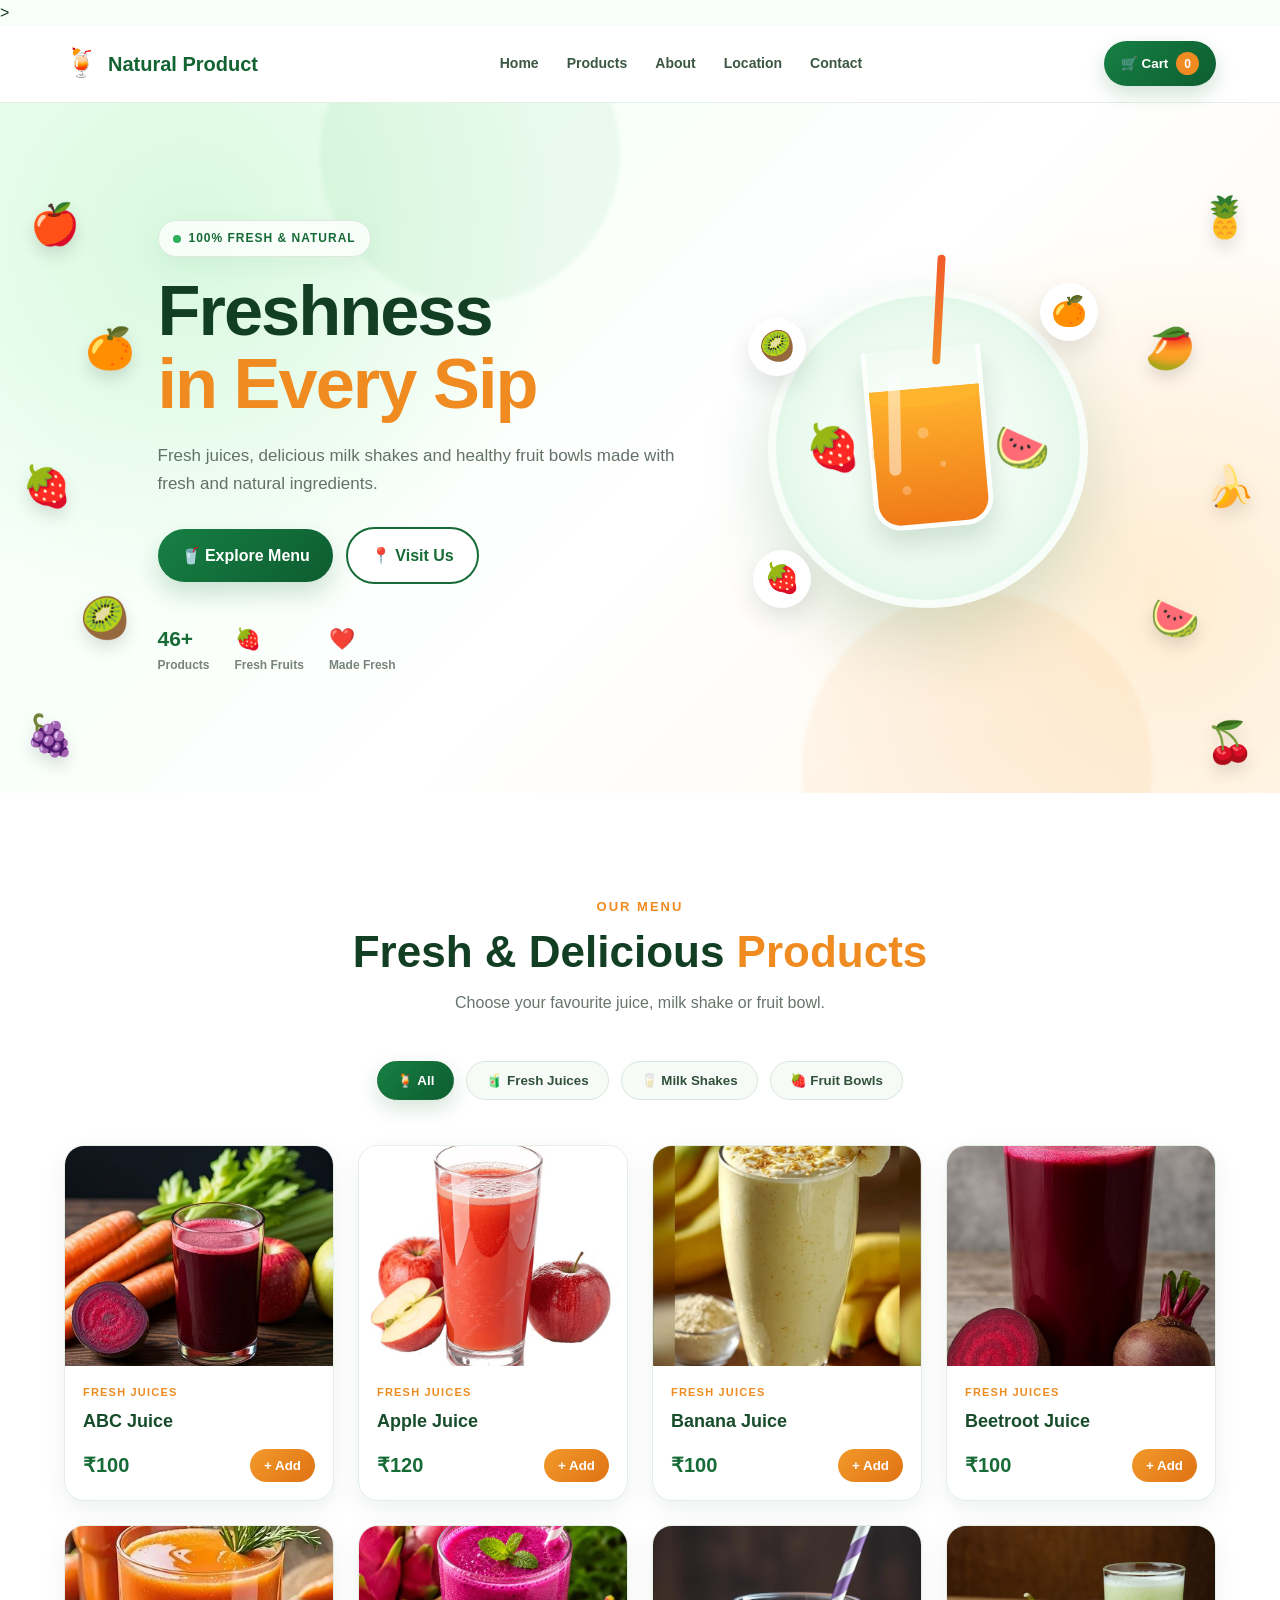
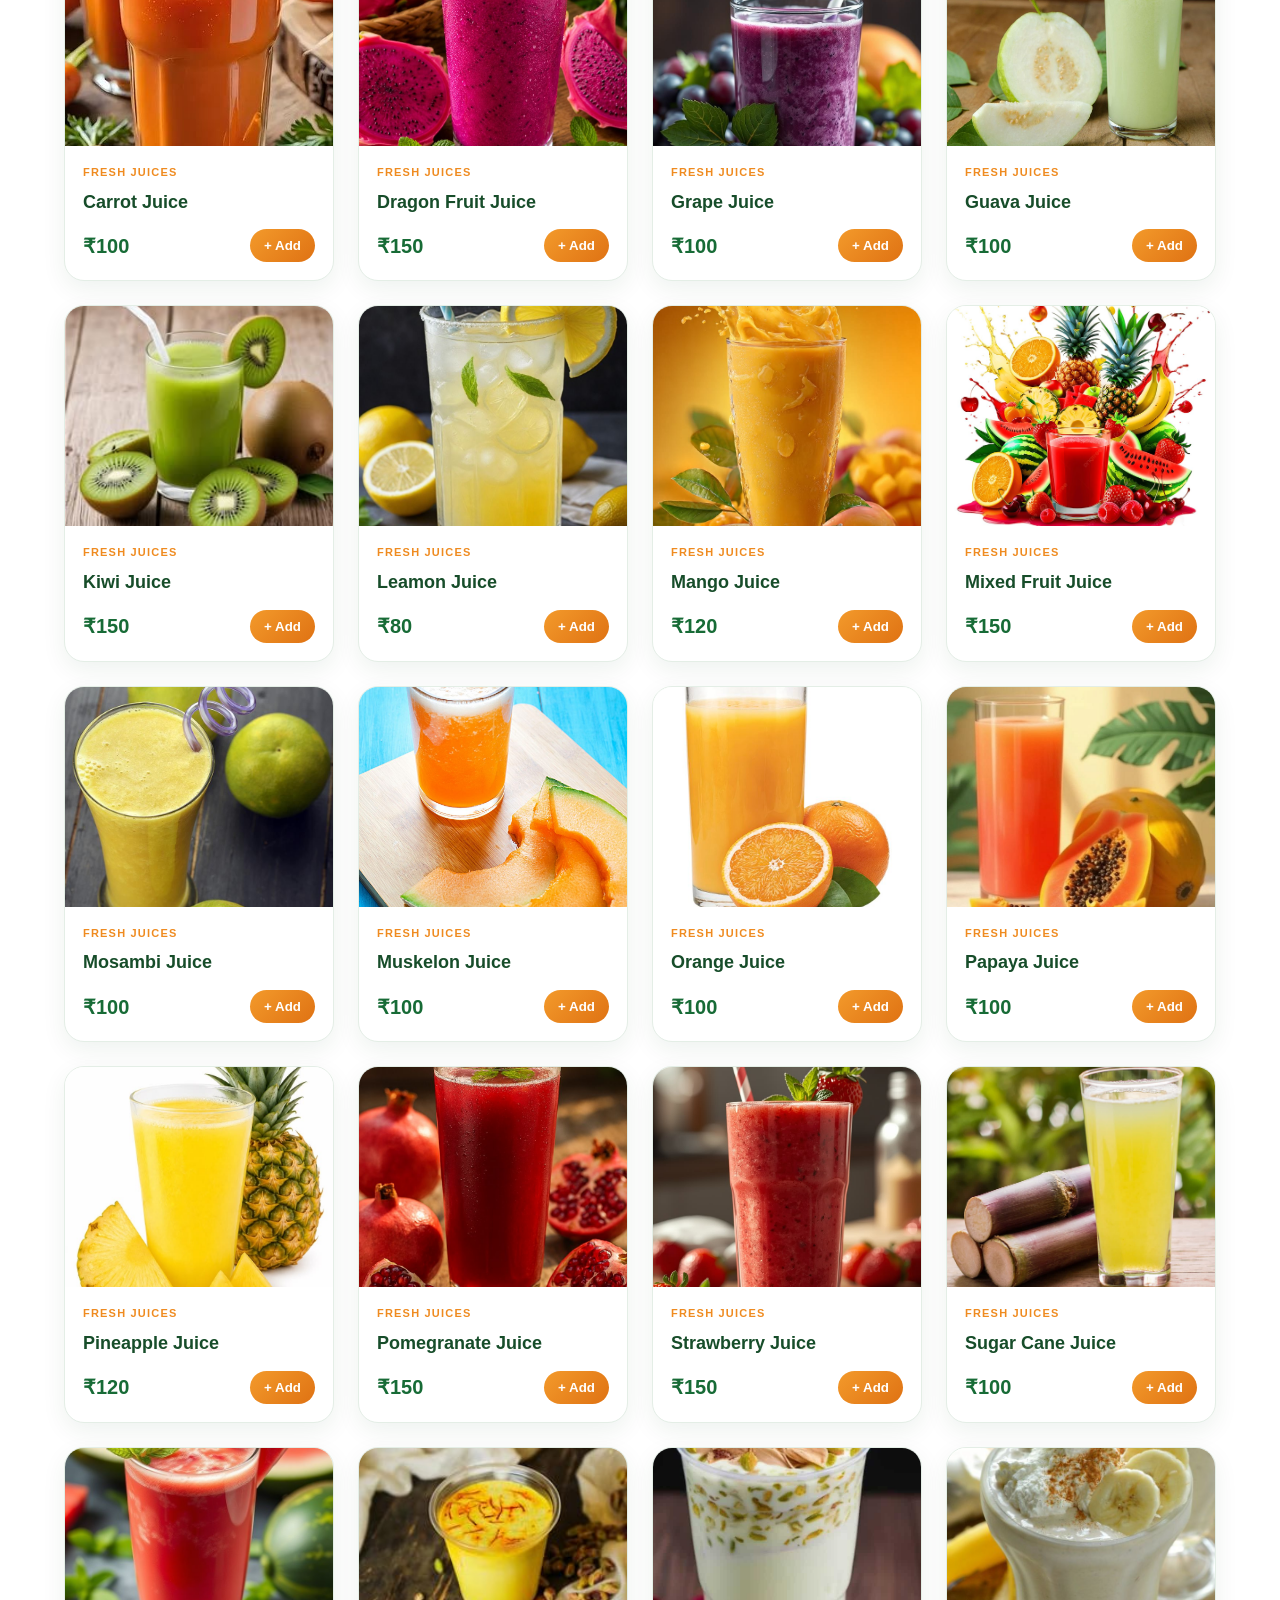
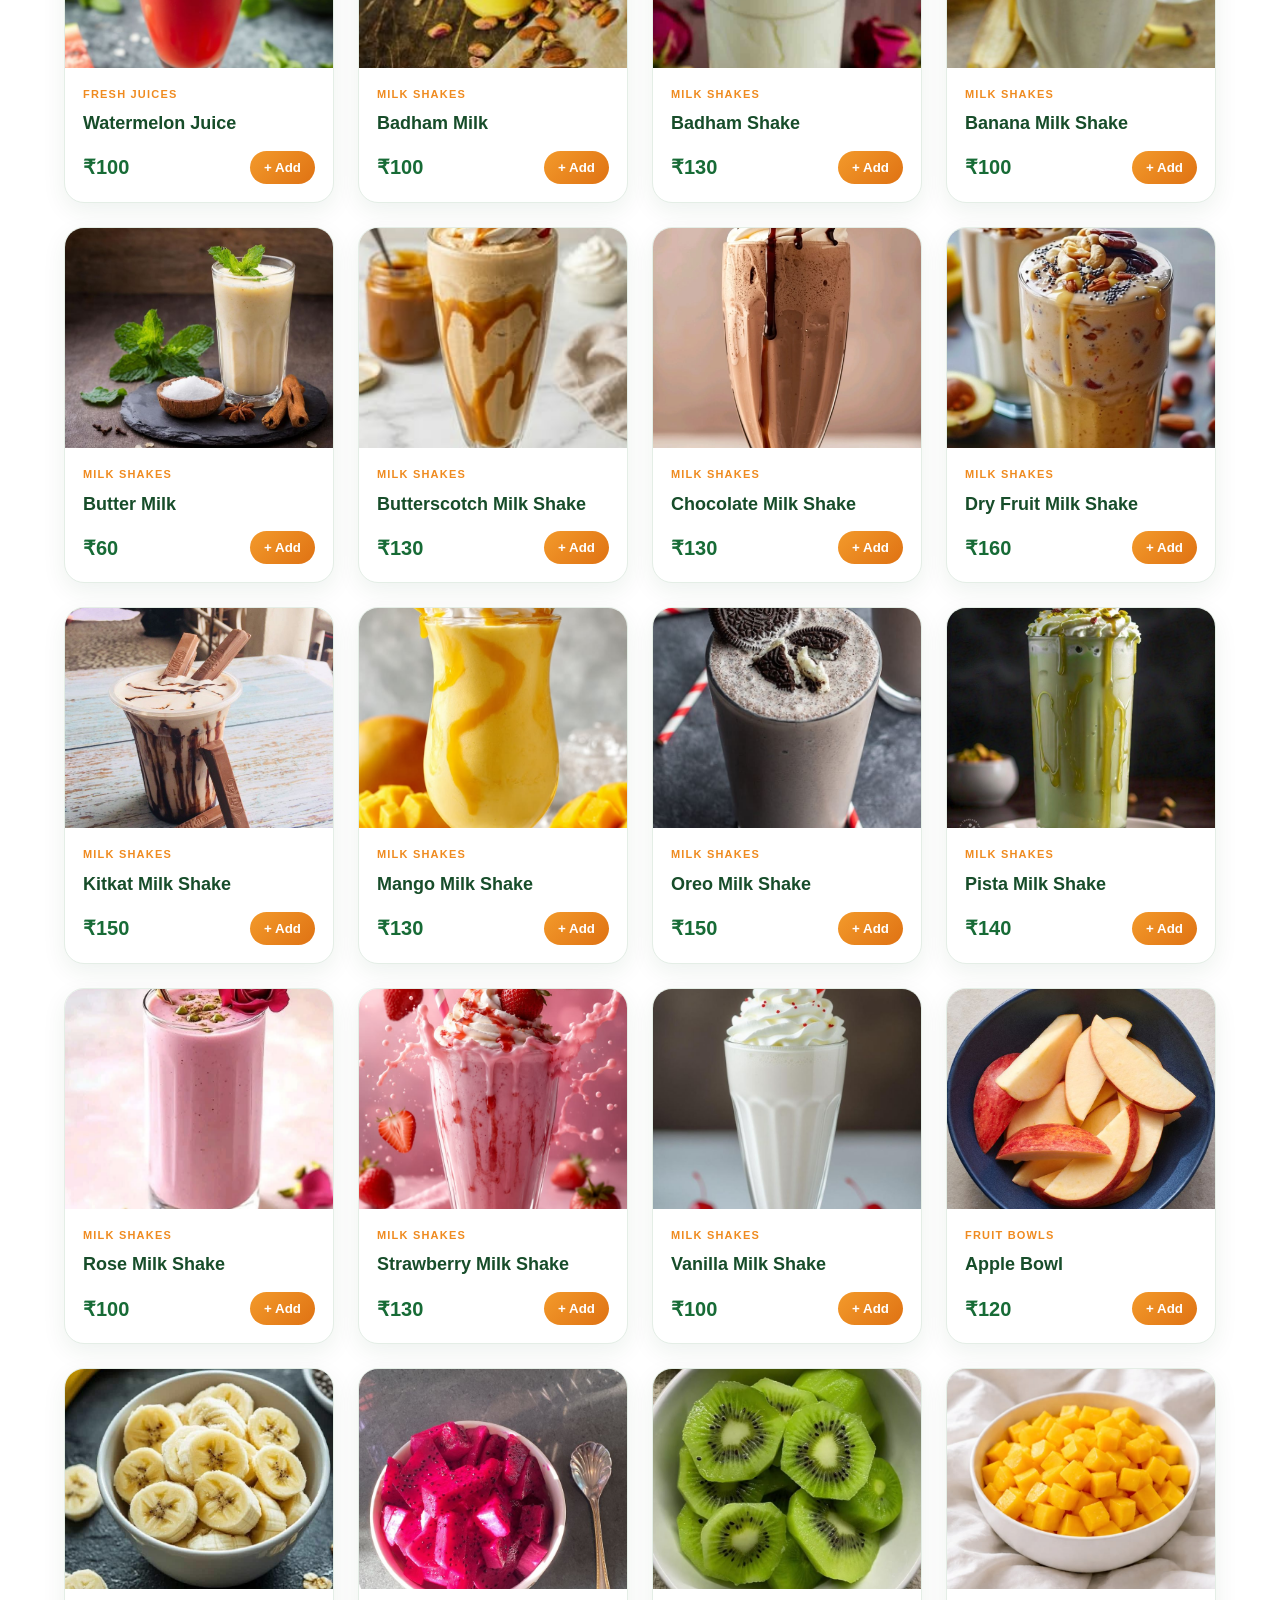
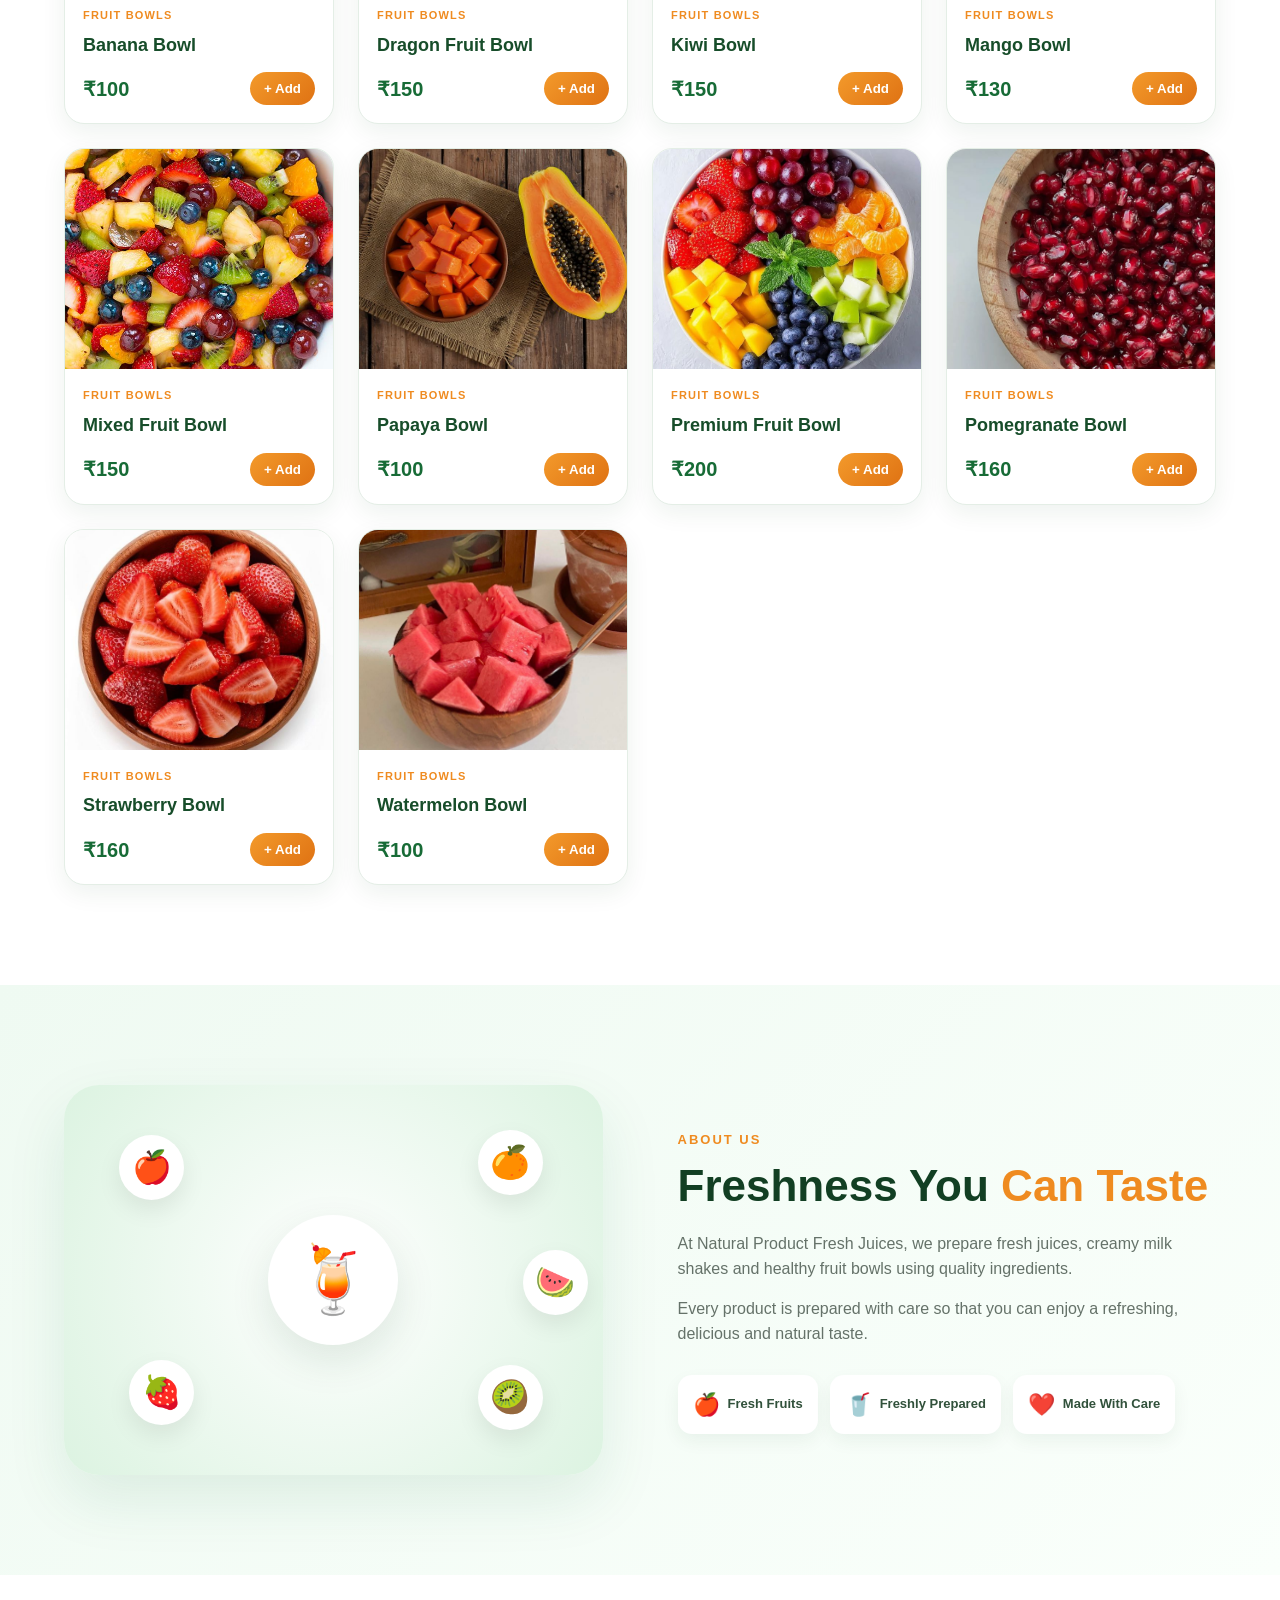
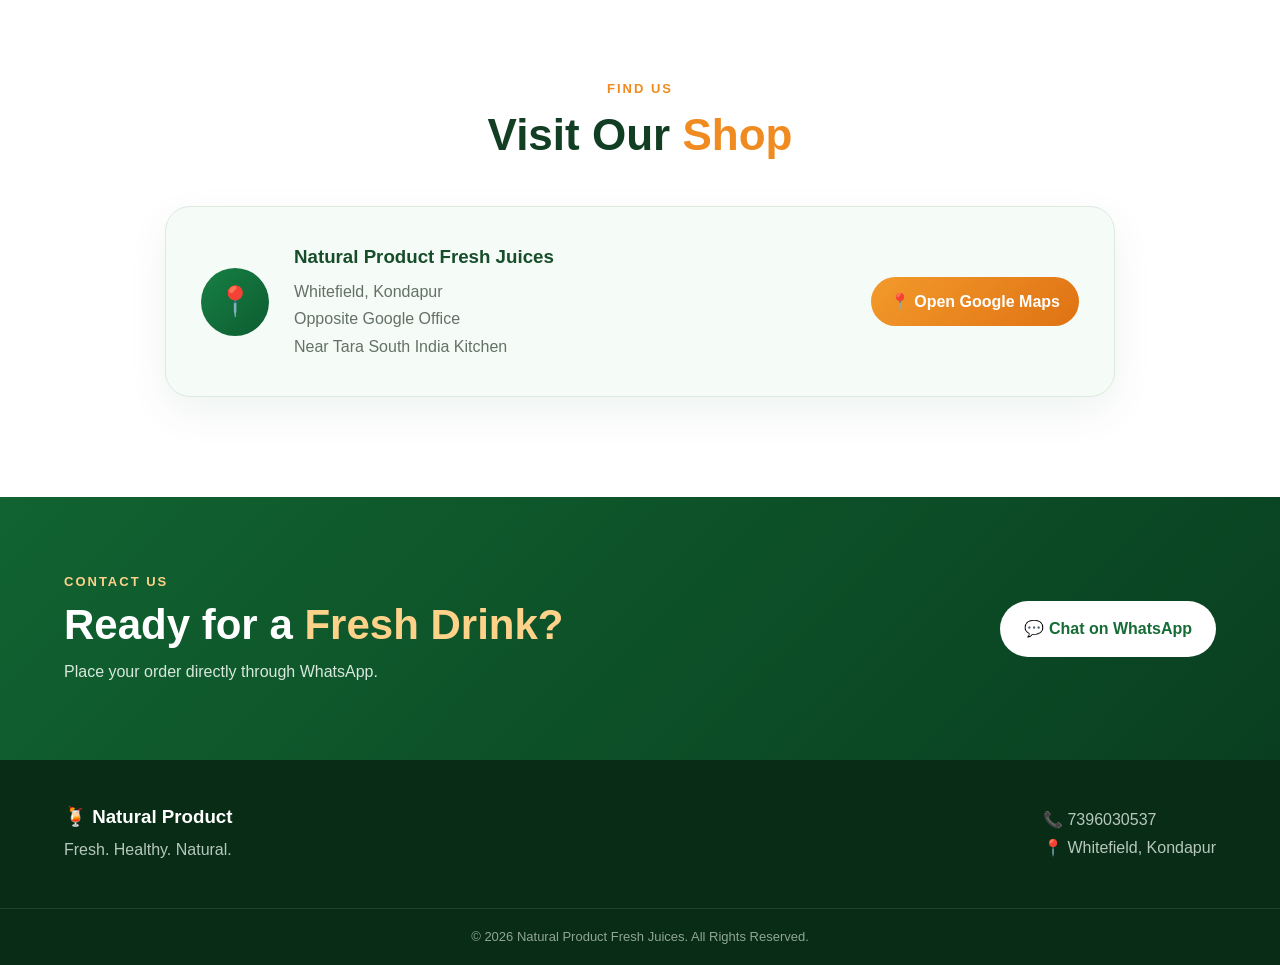
==== commit d393438c: "Add Google Search Console verification" ====
--- a/index.html
+++ b/index.html
@@ -8,6 +8,7 @@
     <meta
         name="viewport"
         content="width=device-width, initial-scale=1.0"
+            <meta name="google-site-verification" content="GI6Zt5yljFrk-9oTh58rVebmGiZXnHa2ekXNfbZrado" />
     >
 
     <meta
